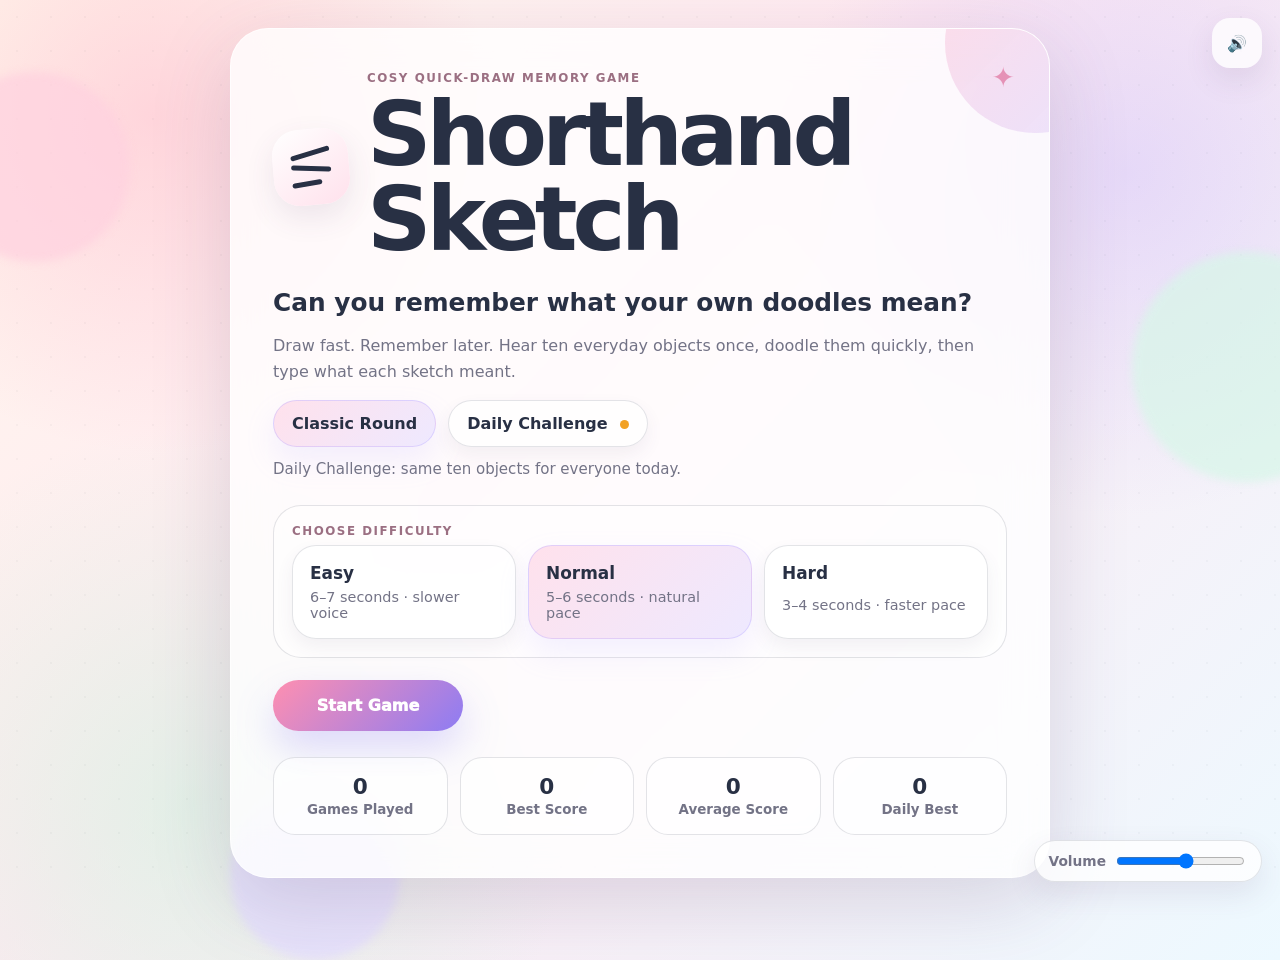
==== index.html @ d4a65300 "Add files via upload" ====
<!DOCTYPE html>
<html lang="en">
<head>
  <meta charset="UTF-8" />
  <meta name="viewport" content="width=device-width, initial-scale=1.0" />
  <title>Shorthand Sketch</title>
  <link rel="stylesheet" href="style.css" />
</head>
<body>
  <div class="bg-blob blob-one"></div>
  <div class="bg-blob blob-two"></div>
  <div class="bg-blob blob-three"></div>

  <button id="muteBtn" class="sound-fab" aria-label="Toggle sound">🔊</button>

  <main class="app">
    <section id="homeScreen" class="screen active">
      <div class="home-card soft-pop">
        <div class="doodle-dots" aria-hidden="true">✦</div>
        <div class="brand-row">
          <div class="logo" aria-hidden="true">
            <span></span><span></span><span></span>
          </div>
          <div>
            <p class="eyebrow">cosy quick-draw memory game</p>
            <h1>Shorthand Sketch</h1>
          </div>
        </div>

        <p class="tagline">Can you remember what your own doodles mean?</p>
        <p class="description">Draw fast. Remember later. Hear ten everyday objects once, doodle them quickly, then type what each sketch meant.</p>

        <div class="mode-switch" aria-label="Game mode">
          <button id="classicModeBtn" class="chip selected" type="button">Classic Round</button>
          <button id="dailyModeBtn" class="chip daily-chip" type="button">Daily Challenge <span id="dailyDot"></span></button>
        </div>
        <p id="dailyInfo" class="daily-info">A fresh shared list every day.</p>

        <div id="difficultyPanel" class="difficulty-panel">
          <p class="section-label">Choose difficulty</p>
          <div class="difficulty-grid">
            <button class="difficulty-card" data-difficulty="easy" type="button">
              <strong>Easy</strong>
              <span>6–7 seconds · slower voice</span>
            </button>
            <button class="difficulty-card" data-difficulty="normal" type="button">
              <strong>Normal</strong>
              <span>5–6 seconds · natural pace</span>
            </button>
            <button class="difficulty-card" data-difficulty="hard" type="button">
              <strong>Hard</strong>
              <span>3–4 seconds · faster pace</span>
            </button>
          </div>
        </div>

        <div class="start-row">
          <button id="startBtn" class="start-btn" type="button">Start Game</button>
        </div>

        <div class="stats-grid" aria-label="Statistics">
          <div><strong id="gamesPlayed">0</strong><span>Games Played</span></div>
          <div><strong id="bestScore">0</strong><span>Best Score</span></div>
          <div><strong id="averageScore">0</strong><span>Average Score</span></div>
          <div><strong id="dailyBest">0</strong><span>Daily Best</span></div>
        </div>
      </div>
    </section>

    <section id="countdownScreen" class="screen countdown-screen">
      <div id="countdownText" class="countdown-bubble">3</div>
      <p class="countdown-caption">Ready your shorthand brain</p>
    </section>

    <section id="drawScreen" class="screen game-screen">
      <header class="game-header">
        <div>
          <p class="eyebrow">drawing phase</p>
          <h2>Sketch what you hear</h2>
        </div>
        <div class="round-pill"><span id="roundLabel">1 / 10</span><strong id="timerLabel">0.0s</strong></div>
      </header>

      <div class="announce-card">
        <span id="announceText">Listen carefully. Each object is spoken once.</span>
        <strong id="activeBoxLabel">Box 1</strong>
      </div>

      <div class="tool-panel" aria-label="Drawing tools">
        <button id="penBtn" class="tool active" type="button">Pen</button>
        <button id="eraserBtn" class="tool" type="button">Eraser</button>
        <button id="undoBtn" class="tool" type="button">Undo</button>
        <button id="redoBtn" class="tool" type="button">Redo</button>
        <button id="clearBoxBtn" class="tool" type="button">Clear Box</button>
        <button id="clearAllBtn" class="tool danger" type="button">Clear All</button>
        <label class="slider-label">Thickness <input id="sizeSlider" type="range" min="2" max="18" value="5" /></label>
        <div id="palette" class="palette" aria-label="Pen colour choices"></div>
      </div>

      <div id="canvasGrid" class="canvas-grid"></div>
    </section>

    <section id="guessScreen" class="screen guess-screen">
      <header class="center-header">
        <p class="eyebrow">memory phase</p>
        <h2>What did your doodles mean?</h2>
        <p class="description">The object names are hidden. Type your best guesses from memory.</p>
      </header>
      <form id="guessForm" class="guess-form">
        <div id="guessGrid" class="guess-grid"></div>
        <button id="submitBtn" class="start-btn" type="submit">Check Answers</button>
      </form>
    </section>

    <section id="resultsScreen" class="screen results-screen">
      <div class="results-card slide-up">
        <p class="eyebrow">round complete</p>
        <h2 id="resultTitle">Fantastic Recall</h2>
        <div class="score-orb"><strong id="scoreText">0/10</strong><span id="percentText">0%</span></div>
        <p id="resultMessage" class="description"></p>
        <div id="answersList" class="answers-list"></div>
        <div class="result-actions">
          <button id="playAgainBtn" class="start-btn" type="button">Play Again</button>
          <button id="homeBtn" class="secondary-btn" type="button">Home</button>
        </div>
      </div>
    </section>
  </main>

  <div class="volume-dock">
    <label>Volume <input id="volumeSlider" type="range" min="0" max="1" step="0.05" value="0.55" /></label>
  </div>

  <script src="script.js"></script>
</body>
</html>
---- style.css ----
:root {
  --ink: #283044;
  --muted: #737386;
  --paper: rgba(255,255,255,.78);
  --paper-strong: rgba(255,255,255,.94);
  --line: rgba(40,48,68,.13);
  --pink: #ff9ab8;
  --peach: #ffd8b4;
  --lavender: #b7a8ff;
  --mint: #cdf5df;
  --sky: #dff4ff;
  --cream: #fff8ed;
  --good: #138a57;
  --bad: #c43d5c;
  --shadow: 0 24px 80px rgba(90, 67, 111, .18);
  --small-shadow: 0 12px 30px rgba(90, 67, 111, .11);
}

* { box-sizing: border-box; -webkit-tap-highlight-color: transparent; }
html, body { margin: 0; min-height: 100%; overflow-x: hidden; }
body {
  font-family: Inter, ui-sans-serif, system-ui, -apple-system, BlinkMacSystemFont, "Segoe UI", sans-serif;
  color: var(--ink);
  background:
    radial-gradient(circle at 12% 12%, rgba(255,154,184,.34), transparent 24%),
    radial-gradient(circle at 88% 18%, rgba(183,168,255,.30), transparent 25%),
    radial-gradient(circle at 15% 84%, rgba(205,245,223,.55), transparent 28%),
    linear-gradient(135deg, #fff8ed 0%, #ffe9f1 42%, #edf9ff 100%);
}
body::before {
  content: "";
  position: fixed;
  inset: 0;
  background-image: radial-gradient(rgba(40,48,68,.14) 1px, transparent 1px);
  background-size: 34px 34px;
  opacity: .22;
  pointer-events: none;
}
button, input { font: inherit; }
button { border: 0; cursor: pointer; color: inherit; }

.bg-blob { position: fixed; border-radius: 999px; filter: blur(4px); opacity: .72; pointer-events: none; animation: float 9s ease-in-out infinite; }
.blob-one { width: 190px; height: 190px; background: #ffd1df; left: -60px; top: 8%; }
.blob-two { width: 230px; height: 230px; background: #d7f6e8; right: -82px; top: 28%; animation-delay: -3s; }
.blob-three { width: 170px; height: 170px; background: #e4ddff; left: 18%; bottom: -60px; animation-delay: -6s; }
@keyframes float { 50% { transform: translateY(-18px) translateX(10px); } }

.app { width: min(1180px, 94vw); margin: 0 auto; padding: 28px 0 82px; position: relative; z-index: 1; }
.screen { display: none; min-height: calc(100vh - 90px); align-items: center; justify-content: center; }
.screen.active { display: flex; }
.game-screen, .guess-screen, .results-screen { align-items: flex-start; }

.home-card, .results-card {
  width: min(820px, 100%);
  border-radius: 38px;
  padding: clamp(24px, 5vw, 42px);
  background: var(--paper);
  border: 1px solid rgba(255,255,255,.74);
  box-shadow: var(--shadow);
  backdrop-filter: blur(22px);
  position: relative;
  overflow: hidden;
}
.home-card::after, .results-card::after {
  content: "";
  position: absolute;
  width: 180px; height: 180px; border-radius: 50%;
  right: -76px; top: -76px;
  background: linear-gradient(135deg, rgba(255,154,184,.32), rgba(183,168,255,.26));
}
.doodle-dots { position: absolute; right: 34px; top: 32px; color: #e88ca9; font-size: 28px; animation: sparkle 1.8s ease-in-out infinite; }
@keyframes sparkle { 50% { transform: rotate(16deg) scale(1.18); opacity: .5; } }

.brand-row { display: flex; align-items: center; gap: 18px; }
.logo {
  width: 76px; height: 76px; border-radius: 26px;
  background: linear-gradient(145deg, #fff, #ffe1ec);
  box-shadow: var(--small-shadow);
  position: relative; transform: rotate(-5deg); flex: 0 0 auto;
}
.logo span { position: absolute; height: 5px; border-radius: 999px; left: 18px; right: 18px; background: var(--ink); }
.logo span:nth-child(1) { top: 22px; transform: rotate(-12deg); }
.logo span:nth-child(2) { top: 37px; transform: rotate(7deg); }
.logo span:nth-child(3) { top: 52px; right: auto; width: 30px; transform: rotate(-5deg); }

.eyebrow, .section-label { margin: 0 0 7px; text-transform: uppercase; letter-spacing: .13em; font-size: .74rem; font-weight: 900; color: #9b6f82; }
h1, h2 { margin: 0; letter-spacing: -.055em; line-height: .95; }
h1 { font-size: clamp(2.65rem, 8vw, 5.6rem); }
h2 { font-size: clamp(2rem, 5vw, 3.4rem); }
.tagline { margin: 26px 0 8px; font-size: clamp(1.1rem, 3vw, 1.55rem); font-weight: 850; }
.description, .daily-info, .countdown-caption { color: var(--muted); line-height: 1.6; }

.mode-switch, .difficulty-grid, .start-row, .result-actions { display: flex; gap: 12px; flex-wrap: wrap; align-items: center; }
.chip, .difficulty-card, .tool, .secondary-btn {
  background: rgba(255,255,255,.68);
  border: 1px solid var(--line);
  box-shadow: 0 8px 18px rgba(90,67,111,.07);
  transition: transform .18s ease, box-shadow .18s ease, background .18s ease;
}
.chip:hover, .difficulty-card:hover, .tool:hover, .start-btn:hover, .secondary-btn:hover { transform: translateY(-2px) scale(1.015); }
.chip { border-radius: 999px; padding: 13px 18px; font-weight: 900; }
.chip.selected, .difficulty-card.selected, .tool.active { background: linear-gradient(135deg, #ffe1ec, #eee9ff); border-color: rgba(183,168,255,.38); box-shadow: 0 14px 30px rgba(183,168,255,.16); }
.daily-chip span { display: inline-block; margin-left: 7px; width: 9px; height: 9px; border-radius: 50%; background: #f2a124; }
.daily-chip span.done { background: #38b87c; }
.daily-info { margin: 10px 0 0; font-size: .94rem; }

.difficulty-panel { margin: 24px 0 0; padding: 18px; border-radius: 28px; background: rgba(255,255,255,.42); border: 1px solid var(--line); }
.difficulty-grid { align-items: stretch; }
.difficulty-card { flex: 1 1 180px; border-radius: 24px; padding: 17px; text-align: left; display: grid; gap: 6px; }
.difficulty-card strong { font-size: 1.06rem; }
.difficulty-card span { color: var(--muted); font-size: .9rem; }
.start-row { margin-top: 22px; }
.start-btn {
  border-radius: 999px; padding: 16px 30px; min-width: 190px;
  background: linear-gradient(135deg, #ff8fb0, #8d7cf3);
  color: white; font-weight: 950;
  box-shadow: 0 18px 38px rgba(141,124,243,.28);
  transition: transform .18s ease, filter .18s ease;
}
.secondary-btn { border-radius: 999px; padding: 15px 24px; font-weight: 900; }

.stats-grid { display: grid; grid-template-columns: repeat(4, 1fr); gap: 12px; margin-top: 26px; }
.stats-grid div { background: rgba(255,255,255,.58); border: 1px solid var(--line); border-radius: 22px; padding: 16px; text-align: center; }
.stats-grid strong { display: block; font-size: 1.35rem; }
.stats-grid span { color: var(--muted); font-size: .84rem; font-weight: 750; }

.sound-fab { position: fixed; right: 18px; top: 18px; z-index: 20; width: 50px; height: 50px; border-radius: 18px; background: var(--paper); box-shadow: var(--small-shadow); }
.volume-dock { position: fixed; right: 18px; bottom: 18px; z-index: 20; border-radius: 999px; padding: 10px 14px; background: var(--paper); border: 1px solid var(--line); box-shadow: var(--small-shadow); font-size: .86rem; }
.volume-dock label { display: flex; gap: 8px; align-items: center; font-weight: 800; color: var(--muted); }

.countdown-screen { flex-direction: column; }
.countdown-bubble { width: min(280px, 62vw); height: min(280px, 62vw); border-radius: 50%; display: grid; place-items: center; background: var(--paper); box-shadow: var(--shadow); font-size: clamp(4rem, 18vw, 8rem); font-weight: 1000; animation: pop .55s ease both; }
@keyframes pop { 0% { opacity: 0; transform: scale(.68); } 70% { transform: scale(1.08); } 100% { opacity: 1; transform: scale(1); } }
.soft-pop { animation: fadeUp .45s ease both; }
.slide-up { animation: fadeUp .5s ease both; }
@keyframes fadeUp { from { opacity: 0; transform: translateY(18px); } to { opacity: 1; transform: none; } }

.game-header { width: 100%; display: flex; justify-content: space-between; align-items: center; gap: 16px; margin-bottom: 16px; }
.round-pill { min-width: 140px; border-radius: 24px; background: var(--paper); border: 1px solid var(--line); box-shadow: var(--small-shadow); padding: 13px 16px; text-align: right; display: grid; }
.round-pill span { color: var(--muted); font-size: .85rem; font-weight: 800; }
.round-pill strong { font-size: 1.5rem; }
.announce-card { width: 100%; display: flex; justify-content: space-between; gap: 12px; align-items: center; margin-bottom: 14px; padding: 14px 18px; border-radius: 24px; background: var(--paper); border: 1px solid var(--line); box-shadow: var(--small-shadow); }
.announce-card span { color: var(--muted); }
.announce-card strong { font-size: 1.1rem; }
.tool-panel { position: sticky; top: 8px; z-index: 10; display: flex; flex-wrap: wrap; align-items: center; gap: 9px; margin-bottom: 16px; padding: 12px; border-radius: 26px; background: rgba(255,255,255,.72); border: 1px solid var(--line); box-shadow: var(--small-shadow); backdrop-filter: blur(18px); }
.tool { border-radius: 999px; padding: 10px 14px; font-weight: 850; }
.tool.danger { color: var(--bad); }
.slider-label { display: flex; gap: 8px; align-items: center; color: var(--muted); font-size: .9rem; font-weight: 800; }
.palette { display: flex; gap: 7px; }
.colour { width: 30px; height: 30px; border-radius: 50%; border: 3px solid #fff; background: var(--c); box-shadow: 0 0 0 1px var(--line); }
.colour.active { box-shadow: 0 0 0 3px rgba(141,124,243,.28); }

.canvas-grid { width: 100%; display: grid; grid-template-columns: repeat(5, 1fr); gap: 14px; }
.sketch-card { padding: 10px; border-radius: 24px; background: rgba(255,255,255,.74); border: 1px solid var(--line); box-shadow: var(--small-shadow); transition: transform .18s ease, box-shadow .18s ease, border-color .18s ease; }
.sketch-card.active { transform: translateY(-3px); box-shadow: 0 22px 48px rgba(141,124,243,.18); border-color: rgba(141,124,243,.42); }
.sketch-label { margin: 0 0 8px 4px; font-weight: 950; color: #9b6f82; }
.sketch-card canvas { display: block; width: 100%; height: 150px; background: #fffefb; border-radius: 18px; border: 1px dashed rgba(40,48,68,.16); touch-action: none; }

.center-header { text-align: center; width: min(780px, 100%); margin: 0 auto 12px; }
.guess-form { width: min(920px, 100%); margin: 0 auto; text-align: center; }
.guess-grid { display: grid; grid-template-columns: repeat(2, 1fr); gap: 13px; margin: 20px 0; }
.guess-item { display: flex; gap: 10px; align-items: center; padding: 12px; border-radius: 22px; background: rgba(255,255,255,.75); border: 1px solid var(--line); box-shadow: var(--small-shadow); }
.guess-item span { font-weight: 950; color: #9b6f82; }
.guess-item input { width: 100%; border: 0; outline: 0; border-radius: 16px; padding: 13px 14px; background: var(--paper-strong); color: var(--ink); }

.results-card { text-align: center; margin: 0 auto; }
.score-orb { width: 174px; height: 174px; border-radius: 50%; margin: 20px auto; display: grid; place-items: center; align-content: center; background: linear-gradient(145deg, #fff, #ffe5ef); box-shadow: var(--small-shadow); }
.score-orb strong { font-size: 2.35rem; }
.score-orb span { color: var(--muted); font-weight: 900; }
.answers-list { display: grid; gap: 10px; margin: 22px 0; text-align: left; }
.answer-row { display: grid; grid-template-columns: 42px 1fr 1fr 44px; gap: 10px; align-items: center; padding: 11px; border-radius: 18px; background: rgba(255,255,255,.66); border: 1px solid var(--line); }
.answer-row small { display: block; color: var(--muted); font-size: .76rem; }
.ok { color: var(--good); font-weight: 950; }
.no { color: var(--bad); font-weight: 950; }
.result-actions { justify-content: center; }

@media (max-width: 860px) {
  .app { width: min(100% - 22px, 760px); padding-top: 18px; }
  .stats-grid { grid-template-columns: repeat(2, 1fr); }
  .canvas-grid { grid-template-columns: repeat(2, 1fr); }
  .sketch-card canvas { height: 138px; }
  .guess-grid { grid-template-columns: 1fr; }
  .game-header { align-items: flex-start; }
  .volume-dock { left: 14px; right: auto; }
}
@media (max-width: 460px) {
  .brand-row { align-items: flex-start; }
  .logo { width: 62px; height: 62px; border-radius: 22px; }
  .logo span { left: 15px; right: 15px; }
  .logo span:nth-child(1) { top: 18px; }
  .logo span:nth-child(2) { top: 31px; }
  .logo span:nth-child(3) { top: 44px; width: 25px; }
  .chip, .start-btn { width: 100%; }
  .home-card, .results-card { border-radius: 28px; }
  .canvas-grid { gap: 10px; }
  .sketch-card { padding: 8px; border-radius: 20px; }
  .sketch-card canvas { height: 126px; }
  .answer-row { grid-template-columns: 30px 1fr 36px; }
  .answer-row .player-answer { grid-column: 2 / 4; }
  .volume-dock { display: none; }
}
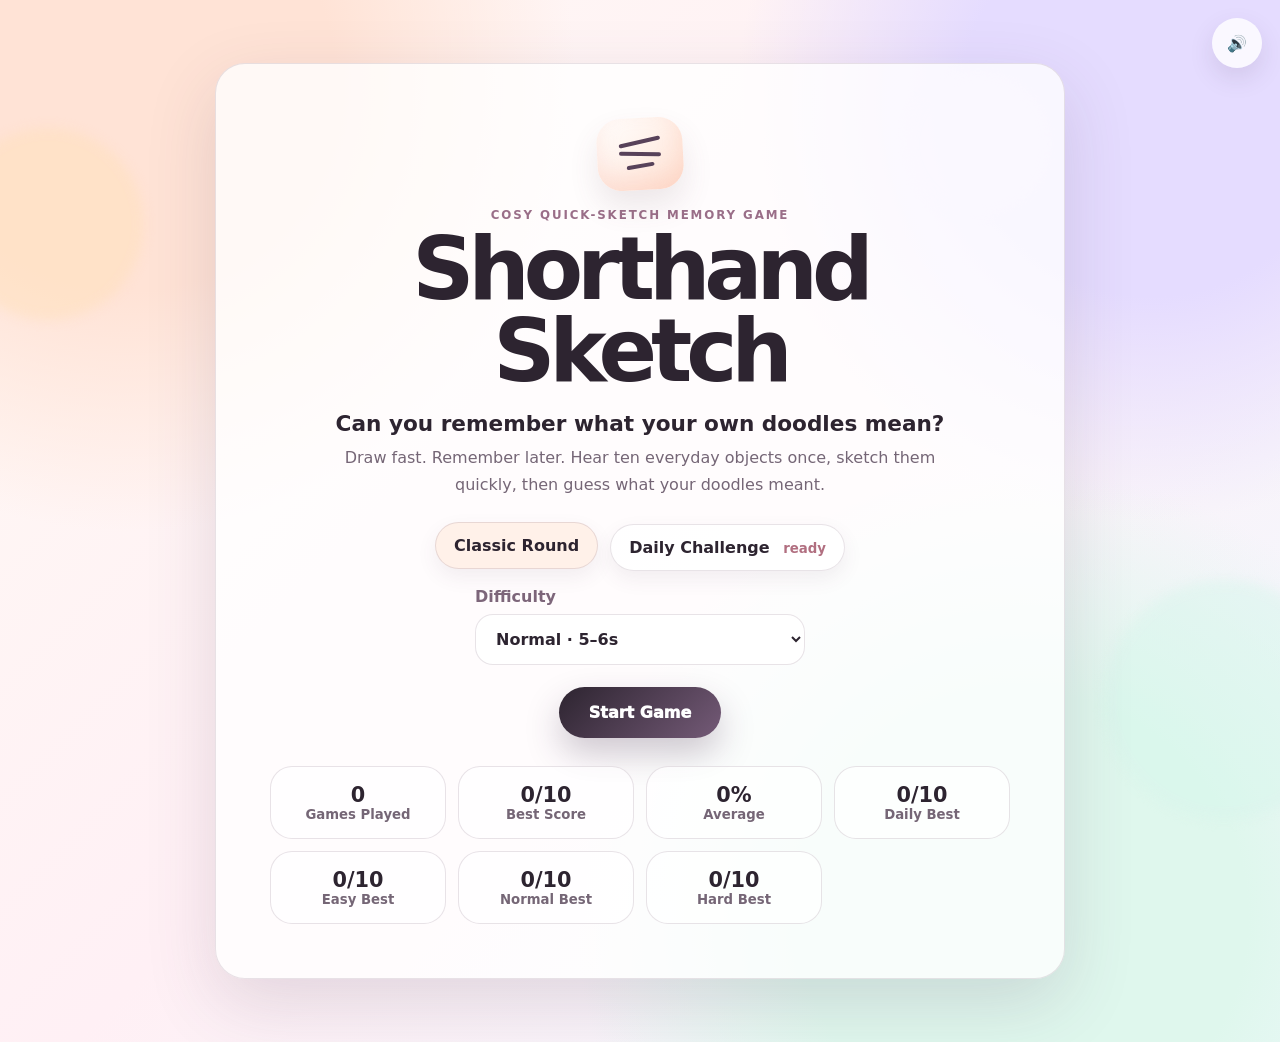
==== commit 7b5d354c: "Add files via upload" ====
--- a/index.html
+++ b/index.html
@@ -7,130 +7,87 @@
   <link rel="stylesheet" href="style.css" />
 </head>
 <body>
-  <div class="bg-blob blob-one"></div>
-  <div class="bg-blob blob-two"></div>
-  <div class="bg-blob blob-three"></div>
-
-  <button id="muteBtn" class="sound-fab" aria-label="Toggle sound">🔊</button>
+  <div class="ambient one"></div><div class="ambient two"></div><div class="ambient three"></div>
+  <button id="muteBtn" class="sound-fab" type="button" aria-label="Toggle sound">🔊</button>
 
   <main class="app">
     <section id="homeScreen" class="screen active">
-      <div class="home-card soft-pop">
-        <div class="doodle-dots" aria-hidden="true">✦</div>
-        <div class="brand-row">
-          <div class="logo" aria-hidden="true">
-            <span></span><span></span><span></span>
-          </div>
-          <div>
-            <p class="eyebrow">cosy quick-draw memory game</p>
-            <h1>Shorthand Sketch</h1>
-          </div>
+      <div class="home-card">
+        <div class="logo-mark"><span></span><span></span><span></span></div>
+        <p class="eyebrow">cosy quick-sketch memory game</p>
+        <h1>Shorthand Sketch</h1>
+        <p class="tagline">Can you remember what your own doodles mean?</p>
+        <p class="copy">Draw fast. Remember later. Hear ten everyday objects once, sketch them quickly, then guess what your doodles meant.</p>
+
+        <div class="mode-row" role="group" aria-label="Game mode">
+          <button id="classicModeBtn" class="pill active" type="button">Classic Round</button>
+          <button id="dailyModeBtn" class="pill" type="button">Daily Challenge <small id="dailyStatus">ready</small></button>
         </div>
 
-        <p class="tagline">Can you remember what your own doodles mean?</p>
-        <p class="description">Draw fast. Remember later. Hear ten everyday objects once, doodle them quickly, then type what each sketch meant.</p>
+        <label class="select-wrap">Difficulty
+          <select id="difficultySelect">
+            <option value="easy">Easy · 6–7s</option>
+            <option value="normal">Normal · 5–6s</option>
+            <option value="hard">Hard · 3–4s</option>
+          </select>
+        </label>
 
-        <div class="mode-switch" aria-label="Game mode">
-          <button id="classicModeBtn" class="chip selected" type="button">Classic Round</button>
-          <button id="dailyModeBtn" class="chip daily-chip" type="button">Daily Challenge <span id="dailyDot"></span></button>
-        </div>
-        <p id="dailyInfo" class="daily-info">A fresh shared list every day.</p>
+        <button id="startBtn" class="primary" type="button">Start Game</button>
 
-        <div id="difficultyPanel" class="difficulty-panel">
-          <p class="section-label">Choose difficulty</p>
-          <div class="difficulty-grid">
-            <button class="difficulty-card" data-difficulty="easy" type="button">
-              <strong>Easy</strong>
-              <span>6–7 seconds · slower voice</span>
-            </button>
-            <button class="difficulty-card" data-difficulty="normal" type="button">
-              <strong>Normal</strong>
-              <span>5–6 seconds · natural pace</span>
-            </button>
-            <button class="difficulty-card" data-difficulty="hard" type="button">
-              <strong>Hard</strong>
-              <span>3–4 seconds · faster pace</span>
-            </button>
-          </div>
-        </div>
-
-        <div class="start-row">
-          <button id="startBtn" class="start-btn" type="button">Start Game</button>
-        </div>
-
-        <div class="stats-grid" aria-label="Statistics">
+        <div class="stats-grid">
           <div><strong id="gamesPlayed">0</strong><span>Games Played</span></div>
-          <div><strong id="bestScore">0</strong><span>Best Score</span></div>
-          <div><strong id="averageScore">0</strong><span>Average Score</span></div>
-          <div><strong id="dailyBest">0</strong><span>Daily Best</span></div>
+          <div><strong id="bestScore">0/10</strong><span>Best Score</span></div>
+          <div><strong id="averageScore">0%</strong><span>Average</span></div>
+          <div><strong id="bestDaily">0/10</strong><span>Daily Best</span></div>
+          <div><strong id="bestEasy">0/10</strong><span>Easy Best</span></div>
+          <div><strong id="bestNormal">0/10</strong><span>Normal Best</span></div>
+          <div><strong id="bestHard">0/10</strong><span>Hard Best</span></div>
         </div>
       </div>
     </section>
 
     <section id="countdownScreen" class="screen countdown-screen">
-      <div id="countdownText" class="countdown-bubble">3</div>
-      <p class="countdown-caption">Ready your shorthand brain</p>
+      <div id="countdownText" class="countdown">3</div>
+      <p>Ready your shorthand brain</p>
     </section>
 
     <section id="drawScreen" class="screen game-screen">
-      <header class="game-header">
-        <div>
-          <p class="eyebrow">drawing phase</p>
-          <h2>Sketch what you hear</h2>
-        </div>
-        <div class="round-pill"><span id="roundLabel">1 / 10</span><strong id="timerLabel">0.0s</strong></div>
+      <header class="topbar">
+        <div><p class="eyebrow">drawing phase</p><h2>Sketch what you hear</h2></div>
+        <div class="round-pill"><span id="roundLabel">1 / 10</span><strong id="timerText">0.0</strong></div>
       </header>
-
-      <div class="announce-card">
-        <span id="announceText">Listen carefully. Each object is spoken once.</span>
-        <strong id="activeBoxLabel">Box 1</strong>
+      <div class="notice"><span id="drawStatus">Each object is spoken once.</span><b id="boxStatus">Box 1</b></div>
+      <div class="toolbar">
+        <button class="tool-btn active" data-tool="pen" type="button">Pen</button>
+        <button class="tool-btn" data-tool="eraser" type="button">Eraser</button>
+        <button id="undoBtn" type="button">Undo</button>
+        <button id="redoBtn" type="button">Redo</button>
+        <button id="clearBoxBtn" type="button">Clear Box</button>
+        <button id="clearAllBtn" type="button">Clear All</button>
+        <label>Thickness <input id="sizeSlider" type="range" min="2" max="22" value="6"></label>
+        <label>Volume <input id="volumeSlider" type="range" min="0" max="1" step="0.05" value="0.35"></label>
+        <div id="palette" class="palette"></div>
       </div>
-
-      <div class="tool-panel" aria-label="Drawing tools">
-        <button id="penBtn" class="tool active" type="button">Pen</button>
-        <button id="eraserBtn" class="tool" type="button">Eraser</button>
-        <button id="undoBtn" class="tool" type="button">Undo</button>
-        <button id="redoBtn" class="tool" type="button">Redo</button>
-        <button id="clearBoxBtn" class="tool" type="button">Clear Box</button>
-        <button id="clearAllBtn" class="tool danger" type="button">Clear All</button>
-        <label class="slider-label">Thickness <input id="sizeSlider" type="range" min="2" max="18" value="5" /></label>
-        <div id="palette" class="palette" aria-label="Pen colour choices"></div>
-      </div>
-
+      <p class="sketch-hint">Large sketch cards. Scroll if needed. Active box glows softly.</p>
       <div id="canvasGrid" class="canvas-grid"></div>
     </section>
 
     <section id="guessScreen" class="screen guess-screen">
-      <header class="center-header">
-        <p class="eyebrow">memory phase</p>
-        <h2>What did your doodles mean?</h2>
-        <p class="description">The object names are hidden. Type your best guesses from memory.</p>
-      </header>
-      <form id="guessForm" class="guess-form">
-        <div id="guessGrid" class="guess-grid"></div>
-        <button id="submitBtn" class="start-btn" type="submit">Check Answers</button>
-      </form>
+      <header class="center"><p class="eyebrow">memory phase</p><h2>What did your doodles mean?</h2><p class="copy">The spoken objects are hidden. Type your best guesses.</p></header>
+      <form id="guessForm" class="guess-form"></form>
+      <button id="submitBtn" class="primary" type="button">Check Answers</button>
     </section>
 
     <section id="resultsScreen" class="screen results-screen">
-      <div class="results-card slide-up">
+      <div class="results-card">
         <p class="eyebrow">round complete</p>
         <h2 id="resultTitle">Fantastic Recall</h2>
         <div class="score-orb"><strong id="scoreText">0/10</strong><span id="percentText">0%</span></div>
-        <p id="resultMessage" class="description"></p>
-        <div id="answersList" class="answers-list"></div>
-        <div class="result-actions">
-          <button id="playAgainBtn" class="start-btn" type="button">Play Again</button>
-          <button id="homeBtn" class="secondary-btn" type="button">Home</button>
-        </div>
+        <div id="answerReview" class="answer-review"></div>
+        <div class="actions"><button id="playAgainBtn" class="primary" type="button">Play Again</button><button id="homeBtn" class="secondary" type="button">Home</button></div>
       </div>
     </section>
   </main>
-
-  <div class="volume-dock">
-    <label>Volume <input id="volumeSlider" type="range" min="0" max="1" step="0.05" value="0.55" /></label>
-  </div>
-
   <script src="script.js"></script>
 </body>
 </html>
--- a/style.css
+++ b/style.css
@@ -1,201 +1 @@
-:root {
-  --ink: #283044;
-  --muted: #737386;
-  --paper: rgba(255,255,255,.78);
-  --paper-strong: rgba(255,255,255,.94);
-  --line: rgba(40,48,68,.13);
-  --pink: #ff9ab8;
-  --peach: #ffd8b4;
-  --lavender: #b7a8ff;
-  --mint: #cdf5df;
-  --sky: #dff4ff;
-  --cream: #fff8ed;
-  --good: #138a57;
-  --bad: #c43d5c;
-  --shadow: 0 24px 80px rgba(90, 67, 111, .18);
-  --small-shadow: 0 12px 30px rgba(90, 67, 111, .11);
-}
-
-* { box-sizing: border-box; -webkit-tap-highlight-color: transparent; }
-html, body { margin: 0; min-height: 100%; overflow-x: hidden; }
-body {
-  font-family: Inter, ui-sans-serif, system-ui, -apple-system, BlinkMacSystemFont, "Segoe UI", sans-serif;
-  color: var(--ink);
-  background:
-    radial-gradient(circle at 12% 12%, rgba(255,154,184,.34), transparent 24%),
-    radial-gradient(circle at 88% 18%, rgba(183,168,255,.30), transparent 25%),
-    radial-gradient(circle at 15% 84%, rgba(205,245,223,.55), transparent 28%),
-    linear-gradient(135deg, #fff8ed 0%, #ffe9f1 42%, #edf9ff 100%);
-}
-body::before {
-  content: "";
-  position: fixed;
-  inset: 0;
-  background-image: radial-gradient(rgba(40,48,68,.14) 1px, transparent 1px);
-  background-size: 34px 34px;
-  opacity: .22;
-  pointer-events: none;
-}
-button, input { font: inherit; }
-button { border: 0; cursor: pointer; color: inherit; }
-
-.bg-blob { position: fixed; border-radius: 999px; filter: blur(4px); opacity: .72; pointer-events: none; animation: float 9s ease-in-out infinite; }
-.blob-one { width: 190px; height: 190px; background: #ffd1df; left: -60px; top: 8%; }
-.blob-two { width: 230px; height: 230px; background: #d7f6e8; right: -82px; top: 28%; animation-delay: -3s; }
-.blob-three { width: 170px; height: 170px; background: #e4ddff; left: 18%; bottom: -60px; animation-delay: -6s; }
-@keyframes float { 50% { transform: translateY(-18px) translateX(10px); } }
-
-.app { width: min(1180px, 94vw); margin: 0 auto; padding: 28px 0 82px; position: relative; z-index: 1; }
-.screen { display: none; min-height: calc(100vh - 90px); align-items: center; justify-content: center; }
-.screen.active { display: flex; }
-.game-screen, .guess-screen, .results-screen { align-items: flex-start; }
-
-.home-card, .results-card {
-  width: min(820px, 100%);
-  border-radius: 38px;
-  padding: clamp(24px, 5vw, 42px);
-  background: var(--paper);
-  border: 1px solid rgba(255,255,255,.74);
-  box-shadow: var(--shadow);
-  backdrop-filter: blur(22px);
-  position: relative;
-  overflow: hidden;
-}
-.home-card::after, .results-card::after {
-  content: "";
-  position: absolute;
-  width: 180px; height: 180px; border-radius: 50%;
-  right: -76px; top: -76px;
-  background: linear-gradient(135deg, rgba(255,154,184,.32), rgba(183,168,255,.26));
-}
-.doodle-dots { position: absolute; right: 34px; top: 32px; color: #e88ca9; font-size: 28px; animation: sparkle 1.8s ease-in-out infinite; }
-@keyframes sparkle { 50% { transform: rotate(16deg) scale(1.18); opacity: .5; } }
-
-.brand-row { display: flex; align-items: center; gap: 18px; }
-.logo {
-  width: 76px; height: 76px; border-radius: 26px;
-  background: linear-gradient(145deg, #fff, #ffe1ec);
-  box-shadow: var(--small-shadow);
-  position: relative; transform: rotate(-5deg); flex: 0 0 auto;
-}
-.logo span { position: absolute; height: 5px; border-radius: 999px; left: 18px; right: 18px; background: var(--ink); }
-.logo span:nth-child(1) { top: 22px; transform: rotate(-12deg); }
-.logo span:nth-child(2) { top: 37px; transform: rotate(7deg); }
-.logo span:nth-child(3) { top: 52px; right: auto; width: 30px; transform: rotate(-5deg); }
-
-.eyebrow, .section-label { margin: 0 0 7px; text-transform: uppercase; letter-spacing: .13em; font-size: .74rem; font-weight: 900; color: #9b6f82; }
-h1, h2 { margin: 0; letter-spacing: -.055em; line-height: .95; }
-h1 { font-size: clamp(2.65rem, 8vw, 5.6rem); }
-h2 { font-size: clamp(2rem, 5vw, 3.4rem); }
-.tagline { margin: 26px 0 8px; font-size: clamp(1.1rem, 3vw, 1.55rem); font-weight: 850; }
-.description, .daily-info, .countdown-caption { color: var(--muted); line-height: 1.6; }
-
-.mode-switch, .difficulty-grid, .start-row, .result-actions { display: flex; gap: 12px; flex-wrap: wrap; align-items: center; }
-.chip, .difficulty-card, .tool, .secondary-btn {
-  background: rgba(255,255,255,.68);
-  border: 1px solid var(--line);
-  box-shadow: 0 8px 18px rgba(90,67,111,.07);
-  transition: transform .18s ease, box-shadow .18s ease, background .18s ease;
-}
-.chip:hover, .difficulty-card:hover, .tool:hover, .start-btn:hover, .secondary-btn:hover { transform: translateY(-2px) scale(1.015); }
-.chip { border-radius: 999px; padding: 13px 18px; font-weight: 900; }
-.chip.selected, .difficulty-card.selected, .tool.active { background: linear-gradient(135deg, #ffe1ec, #eee9ff); border-color: rgba(183,168,255,.38); box-shadow: 0 14px 30px rgba(183,168,255,.16); }
-.daily-chip span { display: inline-block; margin-left: 7px; width: 9px; height: 9px; border-radius: 50%; background: #f2a124; }
-.daily-chip span.done { background: #38b87c; }
-.daily-info { margin: 10px 0 0; font-size: .94rem; }
-
-.difficulty-panel { margin: 24px 0 0; padding: 18px; border-radius: 28px; background: rgba(255,255,255,.42); border: 1px solid var(--line); }
-.difficulty-grid { align-items: stretch; }
-.difficulty-card { flex: 1 1 180px; border-radius: 24px; padding: 17px; text-align: left; display: grid; gap: 6px; }
-.difficulty-card strong { font-size: 1.06rem; }
-.difficulty-card span { color: var(--muted); font-size: .9rem; }
-.start-row { margin-top: 22px; }
-.start-btn {
-  border-radius: 999px; padding: 16px 30px; min-width: 190px;
-  background: linear-gradient(135deg, #ff8fb0, #8d7cf3);
-  color: white; font-weight: 950;
-  box-shadow: 0 18px 38px rgba(141,124,243,.28);
-  transition: transform .18s ease, filter .18s ease;
-}
-.secondary-btn { border-radius: 999px; padding: 15px 24px; font-weight: 900; }
-
-.stats-grid { display: grid; grid-template-columns: repeat(4, 1fr); gap: 12px; margin-top: 26px; }
-.stats-grid div { background: rgba(255,255,255,.58); border: 1px solid var(--line); border-radius: 22px; padding: 16px; text-align: center; }
-.stats-grid strong { display: block; font-size: 1.35rem; }
-.stats-grid span { color: var(--muted); font-size: .84rem; font-weight: 750; }
-
-.sound-fab { position: fixed; right: 18px; top: 18px; z-index: 20; width: 50px; height: 50px; border-radius: 18px; background: var(--paper); box-shadow: var(--small-shadow); }
-.volume-dock { position: fixed; right: 18px; bottom: 18px; z-index: 20; border-radius: 999px; padding: 10px 14px; background: var(--paper); border: 1px solid var(--line); box-shadow: var(--small-shadow); font-size: .86rem; }
-.volume-dock label { display: flex; gap: 8px; align-items: center; font-weight: 800; color: var(--muted); }
-
-.countdown-screen { flex-direction: column; }
-.countdown-bubble { width: min(280px, 62vw); height: min(280px, 62vw); border-radius: 50%; display: grid; place-items: center; background: var(--paper); box-shadow: var(--shadow); font-size: clamp(4rem, 18vw, 8rem); font-weight: 1000; animation: pop .55s ease both; }
-@keyframes pop { 0% { opacity: 0; transform: scale(.68); } 70% { transform: scale(1.08); } 100% { opacity: 1; transform: scale(1); } }
-.soft-pop { animation: fadeUp .45s ease both; }
-.slide-up { animation: fadeUp .5s ease both; }
-@keyframes fadeUp { from { opacity: 0; transform: translateY(18px); } to { opacity: 1; transform: none; } }
-
-.game-header { width: 100%; display: flex; justify-content: space-between; align-items: center; gap: 16px; margin-bottom: 16px; }
-.round-pill { min-width: 140px; border-radius: 24px; background: var(--paper); border: 1px solid var(--line); box-shadow: var(--small-shadow); padding: 13px 16px; text-align: right; display: grid; }
-.round-pill span { color: var(--muted); font-size: .85rem; font-weight: 800; }
-.round-pill strong { font-size: 1.5rem; }
-.announce-card { width: 100%; display: flex; justify-content: space-between; gap: 12px; align-items: center; margin-bottom: 14px; padding: 14px 18px; border-radius: 24px; background: var(--paper); border: 1px solid var(--line); box-shadow: var(--small-shadow); }
-.announce-card span { color: var(--muted); }
-.announce-card strong { font-size: 1.1rem; }
-.tool-panel { position: sticky; top: 8px; z-index: 10; display: flex; flex-wrap: wrap; align-items: center; gap: 9px; margin-bottom: 16px; padding: 12px; border-radius: 26px; background: rgba(255,255,255,.72); border: 1px solid var(--line); box-shadow: var(--small-shadow); backdrop-filter: blur(18px); }
-.tool { border-radius: 999px; padding: 10px 14px; font-weight: 850; }
-.tool.danger { color: var(--bad); }
-.slider-label { display: flex; gap: 8px; align-items: center; color: var(--muted); font-size: .9rem; font-weight: 800; }
-.palette { display: flex; gap: 7px; }
-.colour { width: 30px; height: 30px; border-radius: 50%; border: 3px solid #fff; background: var(--c); box-shadow: 0 0 0 1px var(--line); }
-.colour.active { box-shadow: 0 0 0 3px rgba(141,124,243,.28); }
-
-.canvas-grid { width: 100%; display: grid; grid-template-columns: repeat(5, 1fr); gap: 14px; }
-.sketch-card { padding: 10px; border-radius: 24px; background: rgba(255,255,255,.74); border: 1px solid var(--line); box-shadow: var(--small-shadow); transition: transform .18s ease, box-shadow .18s ease, border-color .18s ease; }
-.sketch-card.active { transform: translateY(-3px); box-shadow: 0 22px 48px rgba(141,124,243,.18); border-color: rgba(141,124,243,.42); }
-.sketch-label { margin: 0 0 8px 4px; font-weight: 950; color: #9b6f82; }
-.sketch-card canvas { display: block; width: 100%; height: 150px; background: #fffefb; border-radius: 18px; border: 1px dashed rgba(40,48,68,.16); touch-action: none; }
-
-.center-header { text-align: center; width: min(780px, 100%); margin: 0 auto 12px; }
-.guess-form { width: min(920px, 100%); margin: 0 auto; text-align: center; }
-.guess-grid { display: grid; grid-template-columns: repeat(2, 1fr); gap: 13px; margin: 20px 0; }
-.guess-item { display: flex; gap: 10px; align-items: center; padding: 12px; border-radius: 22px; background: rgba(255,255,255,.75); border: 1px solid var(--line); box-shadow: var(--small-shadow); }
-.guess-item span { font-weight: 950; color: #9b6f82; }
-.guess-item input { width: 100%; border: 0; outline: 0; border-radius: 16px; padding: 13px 14px; background: var(--paper-strong); color: var(--ink); }
-
-.results-card { text-align: center; margin: 0 auto; }
-.score-orb { width: 174px; height: 174px; border-radius: 50%; margin: 20px auto; display: grid; place-items: center; align-content: center; background: linear-gradient(145deg, #fff, #ffe5ef); box-shadow: var(--small-shadow); }
-.score-orb strong { font-size: 2.35rem; }
-.score-orb span { color: var(--muted); font-weight: 900; }
-.answers-list { display: grid; gap: 10px; margin: 22px 0; text-align: left; }
-.answer-row { display: grid; grid-template-columns: 42px 1fr 1fr 44px; gap: 10px; align-items: center; padding: 11px; border-radius: 18px; background: rgba(255,255,255,.66); border: 1px solid var(--line); }
-.answer-row small { display: block; color: var(--muted); font-size: .76rem; }
-.ok { color: var(--good); font-weight: 950; }
-.no { color: var(--bad); font-weight: 950; }
-.result-actions { justify-content: center; }
-
-@media (max-width: 860px) {
-  .app { width: min(100% - 22px, 760px); padding-top: 18px; }
-  .stats-grid { grid-template-columns: repeat(2, 1fr); }
-  .canvas-grid { grid-template-columns: repeat(2, 1fr); }
-  .sketch-card canvas { height: 138px; }
-  .guess-grid { grid-template-columns: 1fr; }
-  .game-header { align-items: flex-start; }
-  .volume-dock { left: 14px; right: auto; }
-}
-@media (max-width: 460px) {
-  .brand-row { align-items: flex-start; }
-  .logo { width: 62px; height: 62px; border-radius: 22px; }
-  .logo span { left: 15px; right: 15px; }
-  .logo span:nth-child(1) { top: 18px; }
-  .logo span:nth-child(2) { top: 31px; }
-  .logo span:nth-child(3) { top: 44px; width: 25px; }
-  .chip, .start-btn { width: 100%; }
-  .home-card, .results-card { border-radius: 28px; }
-  .canvas-grid { gap: 10px; }
-  .sketch-card { padding: 8px; border-radius: 20px; }
-  .sketch-card canvas { height: 126px; }
-  .answer-row { grid-template-columns: 30px 1fr 36px; }
-  .answer-row .player-answer { grid-column: 2 / 4; }
-  .volume-dock { display: none; }
-}
+:root{--ink:#2d2430;--muted:#756676;--cream:#fffaf4;--card:rgba(255,255,255,.78);--line:rgba(90,62,88,.14);--peach:#ffd9c7;--rose:#ffdce8;--mint:#dff5ec;--blue:#dfeeff;--lav:#eee6ff;--shadow:0 24px 70px rgba(87,64,91,.16);--radius:30px}*{box-sizing:border-box;-webkit-tap-highlight-color:transparent}html,body{margin:0;min-height:100%;font-family:Inter,ui-sans-serif,system-ui,-apple-system,BlinkMacSystemFont,"Segoe UI",sans-serif;color:var(--ink);background:radial-gradient(circle at 10% 8%,#ffe3d6 0 13rem,transparent 28rem),radial-gradient(circle at 90% 10%,#e5dcff 0 12rem,transparent 26rem),radial-gradient(circle at 80% 88%,#dff7ed 0 14rem,transparent 28rem),linear-gradient(135deg,#fffaf4,#fff0f5 48%,#f1f8ff);overflow-x:hidden}button,input,select{font:inherit}button{border:0;cursor:pointer}button:disabled{opacity:.55}.ambient{position:fixed;border-radius:999px;filter:blur(6px);opacity:.45;pointer-events:none}.one{width:12rem;height:12rem;background:#ffe0b8;left:-3rem;top:8rem}.two{width:15rem;height:15rem;background:#d6f5eb;right:-4rem;bottom:5rem}.three{width:9rem;height:9rem;background:#eadfff;right:18%;top:8%}.app{width:min(1480px,100%);margin:0 auto;padding:clamp(16px,3vw,36px)}.screen{display:none;animation:fade .35s ease both}.screen.active{display:block}@keyframes fade{from{opacity:0;transform:translateY(8px)}to{opacity:1;transform:none}}.home-card,.results-card{position:relative;max-width:850px;margin:3vh auto;padding:clamp(24px,5vw,54px);border:1px solid var(--line);border-radius:var(--radius);background:var(--card);box-shadow:var(--shadow);backdrop-filter:blur(18px);text-align:center}.logo-mark{width:86px;height:72px;margin:0 auto 18px;border-radius:24px;background:linear-gradient(135deg,#fff,#ffe4d6);box-shadow:inset 0 -12px 24px rgba(246,163,139,.24),0 16px 30px rgba(105,72,91,.12);display:grid;place-items:center;transform:rotate(-3deg)}.logo-mark span{position:absolute;width:42px;height:4px;background:#58425a;border-radius:999px}.logo-mark span:nth-child(1){transform:translateY(-12px) rotate(-10deg)}.logo-mark span:nth-child(2){transform:rotate(4deg)}.logo-mark span:nth-child(3){transform:translateY(12px) rotate(-7deg);width:28px}.eyebrow{text-transform:uppercase;letter-spacing:.16em;color:#9a6e88;font-weight:800;font-size:.74rem;margin:.2rem 0 .4rem}h1{font-size:clamp(2.5rem,7vw,5.4rem);line-height:.95;margin:0;letter-spacing:-.07em}h2{font-size:clamp(1.8rem,4vw,3.1rem);line-height:1;margin:.1rem 0 .5rem;letter-spacing:-.04em}.tagline{font-size:clamp(1.08rem,2vw,1.35rem);font-weight:800;margin:18px 0 8px}.copy{max-width:620px;margin:0 auto 24px;color:var(--muted);line-height:1.7}.mode-row{display:flex;gap:12px;justify-content:center;flex-wrap:wrap;margin:26px 0 16px}.pill,.secondary{padding:13px 18px;border:1px solid var(--line);background:rgba(255,255,255,.72);border-radius:999px;color:var(--ink);font-weight:850;box-shadow:0 8px 20px rgba(87,64,91,.08);transition:.2s}.pill.active,.pill:hover,.secondary:hover{transform:translateY(-2px);background:#fff1e9}.pill small{margin-left:8px;color:#b16f80}.select-wrap{display:grid;gap:8px;max-width:330px;margin:0 auto 22px;text-align:left;font-weight:800;color:#7d667a}.select-wrap select{width:100%;border:1px solid var(--line);border-radius:18px;padding:14px 16px;background:white;color:var(--ink);font-weight:800}.primary{border-radius:999px;padding:16px 30px;background:linear-gradient(135deg,#2d2430,#745a77);color:white;font-weight:950;box-shadow:0 16px 34px rgba(64,45,72,.25);transition:.2s}.primary:hover{transform:translateY(-2px) scale(1.015)}.stats-grid{display:grid;grid-template-columns:repeat(4,1fr);gap:12px;margin-top:28px}.stats-grid div{border:1px solid var(--line);border-radius:22px;background:rgba(255,255,255,.65);padding:16px 10px}.stats-grid strong{display:block;font-size:1.3rem}.stats-grid span{display:block;color:var(--muted);font-size:.83rem;font-weight:750}.sound-fab{position:fixed;right:18px;top:18px;z-index:10;width:50px;height:50px;border-radius:50%;background:rgba(255,255,255,.8);box-shadow:0 10px 24px rgba(87,64,91,.13)}.countdown-screen{min-height:80vh;display:none;place-items:center;text-align:center}.countdown-screen.active{display:grid}.countdown{width:clamp(150px,25vw,260px);height:clamp(150px,25vw,260px);border-radius:50%;display:grid;place-items:center;background:rgba(255,255,255,.75);box-shadow:var(--shadow);font-size:clamp(4rem,12vw,8rem);font-weight:950;animation:pop .72s ease both}@keyframes pop{0%{transform:scale(.7);opacity:0}60%{transform:scale(1.08);opacity:1}100%{transform:scale(1)}}.game-screen{padding-bottom:40px}.topbar{position:sticky;top:0;z-index:5;display:flex;justify-content:space-between;align-items:center;gap:16px;margin-bottom:14px;padding:14px 4px;background:linear-gradient(to bottom,rgba(255,250,244,.94),rgba(255,250,244,.74));backdrop-filter:blur(12px)}.round-pill{display:flex;gap:12px;align-items:center;border:1px solid var(--line);border-radius:999px;background:white;padding:10px 14px;font-weight:900;box-shadow:0 8px 20px rgba(87,64,91,.08)}.round-pill strong{min-width:58px;text-align:center;background:#fff0e9;border-radius:999px;padding:8px}.notice{display:flex;justify-content:space-between;gap:12px;align-items:center;border:1px solid var(--line);border-radius:24px;background:rgba(255,255,255,.72);box-shadow:0 10px 24px rgba(87,64,91,.08);padding:14px 18px;margin-bottom:12px}.notice b{white-space:nowrap;color:#9a5d72}.toolbar{display:flex;align-items:center;gap:10px;flex-wrap:wrap;padding:12px;margin-bottom:8px;border-radius:24px;border:1px solid var(--line);background:rgba(255,255,255,.7);box-shadow:0 10px 24px rgba(87,64,91,.08)}.toolbar button{border-radius:999px;padding:10px 14px;background:#fff;border:1px solid var(--line);font-weight:850;color:var(--ink)}.toolbar button.active{background:#2d2430;color:white}.toolbar label{display:flex;align-items:center;gap:8px;color:#725f72;font-size:.9rem;font-weight:800}.palette{display:flex;gap:7px}.swatch{width:28px;height:28px;border-radius:50%!important;padding:0!important;border:2px solid white!important;box-shadow:0 3px 10px rgba(0,0,0,.13)}.sketch-hint{margin:0 0 14px;color:#876f82;font-weight:750}.canvas-grid{display:grid;grid-template-columns:repeat(auto-fit,minmax(170px,1fr));gap:18px;align-items:stretch}.draw-box{position:relative;min-width:4cm;min-height:4.7cm;border:1px solid rgba(92,66,91,.16);border-radius:26px;background:rgba(255,255,255,.86);box-shadow:0 14px 34px rgba(87,64,91,.12);padding:38px 12px 12px;transition:.2s}.draw-box.active{transform:translateY(-3px);box-shadow:0 20px 46px rgba(151,94,121,.22);outline:4px solid rgba(255,184,202,.6)}.box-num{position:absolute;left:12px;top:10px;width:32px;height:32px;display:grid;place-items:center;border-radius:50%;background:#fff0e9;color:#8e596c;font-weight:950}.draw-box canvas{display:block;width:100%;height:160px;border-radius:18px;background:linear-gradient(#fff,#fffaf6);touch-action:none;cursor:crosshair}.guess-screen,.results-screen{max-width:980px;margin:0 auto}.center{text-align:center;margin:18px 0}.guess-form{display:grid;grid-template-columns:repeat(auto-fit,minmax(250px,1fr));gap:12px;margin-bottom:20px}.guess-row{display:flex;align-items:center;gap:10px;padding:12px;border:1px solid var(--line);border-radius:20px;background:rgba(255,255,255,.74);box-shadow:0 8px 20px rgba(87,64,91,.07)}.guess-row label{width:34px;height:34px;border-radius:50%;display:grid;place-items:center;background:#fff0e9;font-weight:950}.guess-row input{min-width:0;flex:1;border:0;border-bottom:2px solid rgba(67,51,70,.16);padding:10px;background:transparent;outline:none}.answer-review{display:grid;gap:10px;margin:24px 0;text-align:left}.review-row{display:grid;grid-template-columns:36px 1fr 1fr 32px;gap:10px;align-items:center;padding:12px;border-radius:18px;background:rgba(255,255,255,.72);border:1px solid var(--line)}.ok{color:#26895f}.no{color:#d15161}.score-orb{width:150px;height:150px;margin:18px auto;border-radius:50%;background:linear-gradient(135deg,#fff,#ffe8dd);display:grid;place-items:center;box-shadow:inset 0 -14px 26px rgba(255,160,139,.24),0 20px 40px rgba(87,64,91,.13)}.score-orb strong{font-size:2.2rem}.score-orb span{margin-top:-34px;color:var(--muted);font-weight:850}.actions{display:flex;justify-content:center;gap:12px;flex-wrap:wrap}@media (max-width:760px){.app{padding:12px}.home-card,.results-card{border-radius:24px;padding:24px 16px}.stats-grid{grid-template-columns:repeat(2,1fr)}.topbar{align-items:flex-start}.topbar h2{font-size:1.65rem}.toolbar{gap:8px;overflow-x:auto;flex-wrap:nowrap;padding-bottom:14px}.toolbar label{min-width:190px}.canvas-grid{grid-template-columns:1fr;gap:16px}.draw-box{min-width:0;width:100%;min-height:250px;padding:42px 14px 14px}.draw-box canvas{height:220px}.notice{align-items:flex-start}.review-row{grid-template-columns:30px 1fr 32px}.review-row .player-answer{grid-column:2/4;color:var(--muted)}}@media (min-width:1100px){.draw-box canvas{height:190px}.canvas-grid{grid-template-columns:repeat(5,minmax(170px,1fr))}}@media (prefers-reduced-motion:reduce){*,*::before,*::after{animation:none!important;transition:none!important}}
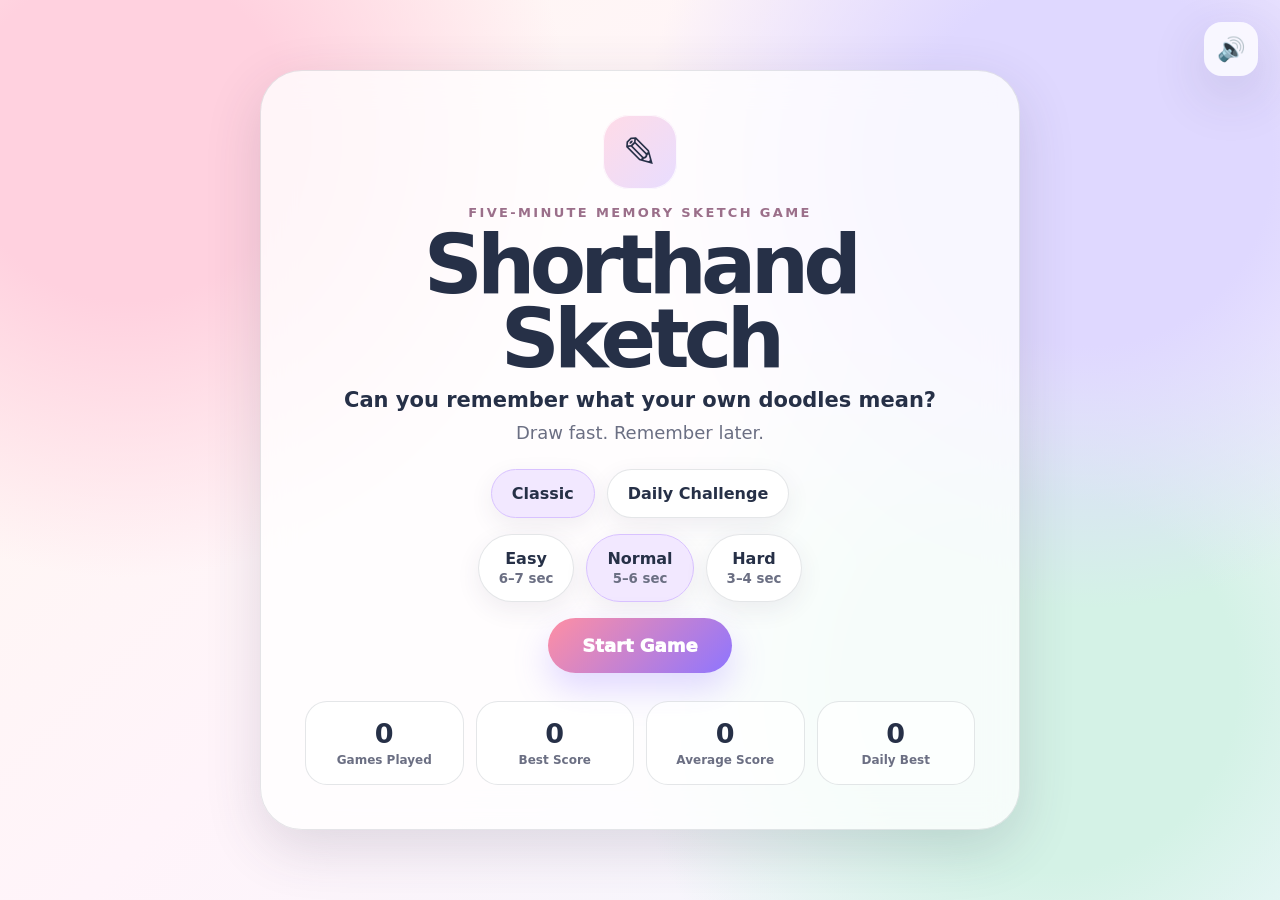
==== commit e6bfb0d6: "Add files via upload" ====
--- a/index.html
+++ b/index.html
@@ -7,87 +7,95 @@
   <link rel="stylesheet" href="style.css" />
 </head>
 <body>
-  <div class="ambient one"></div><div class="ambient two"></div><div class="ambient three"></div>
-  <button id="muteBtn" class="sound-fab" type="button" aria-label="Toggle sound">🔊</button>
+  <button id="muteBtn" class="floating-mute" aria-label="Mute audio">🔊</button>
 
   <main class="app">
-    <section id="homeScreen" class="screen active">
-      <div class="home-card">
-        <div class="logo-mark"><span></span><span></span><span></span></div>
-        <p class="eyebrow">cosy quick-sketch memory game</p>
+    <section id="homeScreen" class="screen active home-screen">
+      <div class="hero-card">
+        <div class="logo-mark">✎</div>
+        <p class="eyebrow">Five-minute memory sketch game</p>
         <h1>Shorthand Sketch</h1>
         <p class="tagline">Can you remember what your own doodles mean?</p>
-        <p class="copy">Draw fast. Remember later. Hear ten everyday objects once, sketch them quickly, then guess what your doodles meant.</p>
+        <p class="subcopy">Draw fast. Remember later.</p>
 
-        <div class="mode-row" role="group" aria-label="Game mode">
-          <button id="classicModeBtn" class="pill active" type="button">Classic Round</button>
-          <button id="dailyModeBtn" class="pill" type="button">Daily Challenge <small id="dailyStatus">ready</small></button>
+        <div class="mode-row">
+          <button class="mode-btn selected" data-mode="classic">Classic</button>
+          <button class="mode-btn" data-mode="daily">Daily Challenge <span id="dailyDoneBadge"></span></button>
         </div>
 
-        <label class="select-wrap">Difficulty
-          <select id="difficultySelect">
-            <option value="easy">Easy · 6–7s</option>
-            <option value="normal">Normal · 5–6s</option>
-            <option value="hard">Hard · 3–4s</option>
-          </select>
-        </label>
+        <div class="difficulty-panel" id="difficultyPanel">
+          <button class="difficulty-btn" data-difficulty="easy">Easy<br><small>6–7 sec</small></button>
+          <button class="difficulty-btn selected" data-difficulty="normal">Normal<br><small>5–6 sec</small></button>
+          <button class="difficulty-btn" data-difficulty="hard">Hard<br><small>3–4 sec</small></button>
+        </div>
 
-        <button id="startBtn" class="primary" type="button">Start Game</button>
+        <button id="startBtn" class="primary-btn">Start Game</button>
 
         <div class="stats-grid">
           <div><strong id="gamesPlayed">0</strong><span>Games Played</span></div>
-          <div><strong id="bestScore">0/10</strong><span>Best Score</span></div>
-          <div><strong id="averageScore">0%</strong><span>Average</span></div>
-          <div><strong id="bestDaily">0/10</strong><span>Daily Best</span></div>
-          <div><strong id="bestEasy">0/10</strong><span>Easy Best</span></div>
-          <div><strong id="bestNormal">0/10</strong><span>Normal Best</span></div>
-          <div><strong id="bestHard">0/10</strong><span>Hard Best</span></div>
+          <div><strong id="bestScore">0</strong><span>Best Score</span></div>
+          <div><strong id="averageScore">0</strong><span>Average Score</span></div>
+          <div><strong id="dailyBest">0</strong><span>Daily Best</span></div>
         </div>
       </div>
     </section>
 
     <section id="countdownScreen" class="screen countdown-screen">
-      <div id="countdownText" class="countdown">3</div>
-      <p>Ready your shorthand brain</p>
+      <div id="countdownText" class="countdown-text">3</div>
     </section>
 
-    <section id="drawScreen" class="screen game-screen">
-      <header class="topbar">
-        <div><p class="eyebrow">drawing phase</p><h2>Sketch what you hear</h2></div>
-        <div class="round-pill"><span id="roundLabel">1 / 10</span><strong id="timerText">0.0</strong></div>
+    <section id="drawScreen" class="screen draw-screen">
+      <header class="game-header">
+        <div>
+          <p class="eyebrow">Drawing Phase</p>
+          <h2>Sketch what you hear</h2>
+        </div>
+        <div class="status-pill"><span id="drawProgress">1 / 10</span><strong id="timerText">0.0s</strong></div>
+        <div class="status-pill wide"><span id="listenText">Listen carefully</span><strong id="activeBoxLabel">Box 1</strong></div>
       </header>
-      <div class="notice"><span id="drawStatus">Each object is spoken once.</span><b id="boxStatus">Box 1</b></div>
-      <div class="toolbar">
-        <button class="tool-btn active" data-tool="pen" type="button">Pen</button>
-        <button class="tool-btn" data-tool="eraser" type="button">Eraser</button>
-        <button id="undoBtn" type="button">Undo</button>
-        <button id="redoBtn" type="button">Redo</button>
-        <button id="clearBoxBtn" type="button">Clear Box</button>
-        <button id="clearAllBtn" type="button">Clear All</button>
-        <label>Thickness <input id="sizeSlider" type="range" min="2" max="22" value="6"></label>
-        <label>Volume <input id="volumeSlider" type="range" min="0" max="1" step="0.05" value="0.35"></label>
-        <div id="palette" class="palette"></div>
+
+      <div class="tool-bar">
+        <button class="tool-btn active" id="penBtn">Pen</button>
+        <button class="tool-btn" id="eraserBtn">Eraser</button>
+        <button class="tool-btn" id="undoBtn">Undo</button>
+        <button class="tool-btn" id="redoBtn">Redo</button>
+        <button class="tool-btn" id="clearBoxBtn">Clear Box</button>
+        <button class="tool-btn danger" id="clearAllBtn">Clear All</button>
+        <label class="slider-label">Thickness <input id="thicknessRange" type="range" min="2" max="18" value="5"></label>
+        <div class="palette" id="palette"></div>
       </div>
-      <p class="sketch-hint">Large sketch cards. Scroll if needed. Active box glows softly.</p>
+
       <div id="canvasGrid" class="canvas-grid"></div>
     </section>
 
     <section id="guessScreen" class="screen guess-screen">
-      <header class="center"><p class="eyebrow">memory phase</p><h2>What did your doodles mean?</h2><p class="copy">The spoken objects are hidden. Type your best guesses.</p></header>
-      <form id="guessForm" class="guess-form"></form>
-      <button id="submitBtn" class="primary" type="button">Check Answers</button>
+      <header class="game-header compact">
+        <div>
+          <p class="eyebrow">Guessing Phase</p>
+          <h2>What did your doodles mean?</h2>
+        </div>
+        <button id="submitBtn" class="primary-btn small">Check Answers</button>
+      </header>
+      <div class="guess-layout">
+        <div id="guessDrawingList" class="guess-drawings"></div>
+        <div id="answerList" class="answer-list"></div>
+      </div>
     </section>
 
-    <section id="resultsScreen" class="screen results-screen">
-      <div class="results-card">
-        <p class="eyebrow">round complete</p>
+    <section id="resultScreen" class="screen result-screen">
+      <div class="result-card">
+        <p class="eyebrow">Results</p>
         <h2 id="resultTitle">Fantastic Recall</h2>
-        <div class="score-orb"><strong id="scoreText">0/10</strong><span id="percentText">0%</span></div>
-        <div id="answerReview" class="answer-review"></div>
-        <div class="actions"><button id="playAgainBtn" class="primary" type="button">Play Again</button><button id="homeBtn" class="secondary" type="button">Home</button></div>
+        <div class="score-big"><span id="scoreText">0 / 10</span><small id="percentText">0%</small></div>
+        <div id="resultList" class="result-list"></div>
+        <div class="result-actions">
+          <button id="playAgainBtn" class="primary-btn">Play Again</button>
+          <button id="homeBtn" class="secondary-btn">Home</button>
+        </div>
       </div>
     </section>
   </main>
+
   <script src="script.js"></script>
 </body>
 </html>
--- a/style.css
+++ b/style.css
@@ -1 +1,13 @@
-:root{--ink:#2d2430;--muted:#756676;--cream:#fffaf4;--card:rgba(255,255,255,.78);--line:rgba(90,62,88,.14);--peach:#ffd9c7;--rose:#ffdce8;--mint:#dff5ec;--blue:#dfeeff;--lav:#eee6ff;--shadow:0 24px 70px rgba(87,64,91,.16);--radius:30px}*{box-sizing:border-box;-webkit-tap-highlight-color:transparent}html,body{margin:0;min-height:100%;font-family:Inter,ui-sans-serif,system-ui,-apple-system,BlinkMacSystemFont,"Segoe UI",sans-serif;color:var(--ink);background:radial-gradient(circle at 10% 8%,#ffe3d6 0 13rem,transparent 28rem),radial-gradient(circle at 90% 10%,#e5dcff 0 12rem,transparent 26rem),radial-gradient(circle at 80% 88%,#dff7ed 0 14rem,transparent 28rem),linear-gradient(135deg,#fffaf4,#fff0f5 48%,#f1f8ff);overflow-x:hidden}button,input,select{font:inherit}button{border:0;cursor:pointer}button:disabled{opacity:.55}.ambient{position:fixed;border-radius:999px;filter:blur(6px);opacity:.45;pointer-events:none}.one{width:12rem;height:12rem;background:#ffe0b8;left:-3rem;top:8rem}.two{width:15rem;height:15rem;background:#d6f5eb;right:-4rem;bottom:5rem}.three{width:9rem;height:9rem;background:#eadfff;right:18%;top:8%}.app{width:min(1480px,100%);margin:0 auto;padding:clamp(16px,3vw,36px)}.screen{display:none;animation:fade .35s ease both}.screen.active{display:block}@keyframes fade{from{opacity:0;transform:translateY(8px)}to{opacity:1;transform:none}}.home-card,.results-card{position:relative;max-width:850px;margin:3vh auto;padding:clamp(24px,5vw,54px);border:1px solid var(--line);border-radius:var(--radius);background:var(--card);box-shadow:var(--shadow);backdrop-filter:blur(18px);text-align:center}.logo-mark{width:86px;height:72px;margin:0 auto 18px;border-radius:24px;background:linear-gradient(135deg,#fff,#ffe4d6);box-shadow:inset 0 -12px 24px rgba(246,163,139,.24),0 16px 30px rgba(105,72,91,.12);display:grid;place-items:center;transform:rotate(-3deg)}.logo-mark span{position:absolute;width:42px;height:4px;background:#58425a;border-radius:999px}.logo-mark span:nth-child(1){transform:translateY(-12px) rotate(-10deg)}.logo-mark span:nth-child(2){transform:rotate(4deg)}.logo-mark span:nth-child(3){transform:translateY(12px) rotate(-7deg);width:28px}.eyebrow{text-transform:uppercase;letter-spacing:.16em;color:#9a6e88;font-weight:800;font-size:.74rem;margin:.2rem 0 .4rem}h1{font-size:clamp(2.5rem,7vw,5.4rem);line-height:.95;margin:0;letter-spacing:-.07em}h2{font-size:clamp(1.8rem,4vw,3.1rem);line-height:1;margin:.1rem 0 .5rem;letter-spacing:-.04em}.tagline{font-size:clamp(1.08rem,2vw,1.35rem);font-weight:800;margin:18px 0 8px}.copy{max-width:620px;margin:0 auto 24px;color:var(--muted);line-height:1.7}.mode-row{display:flex;gap:12px;justify-content:center;flex-wrap:wrap;margin:26px 0 16px}.pill,.secondary{padding:13px 18px;border:1px solid var(--line);background:rgba(255,255,255,.72);border-radius:999px;color:var(--ink);font-weight:850;box-shadow:0 8px 20px rgba(87,64,91,.08);transition:.2s}.pill.active,.pill:hover,.secondary:hover{transform:translateY(-2px);background:#fff1e9}.pill small{margin-left:8px;color:#b16f80}.select-wrap{display:grid;gap:8px;max-width:330px;margin:0 auto 22px;text-align:left;font-weight:800;color:#7d667a}.select-wrap select{width:100%;border:1px solid var(--line);border-radius:18px;padding:14px 16px;background:white;color:var(--ink);font-weight:800}.primary{border-radius:999px;padding:16px 30px;background:linear-gradient(135deg,#2d2430,#745a77);color:white;font-weight:950;box-shadow:0 16px 34px rgba(64,45,72,.25);transition:.2s}.primary:hover{transform:translateY(-2px) scale(1.015)}.stats-grid{display:grid;grid-template-columns:repeat(4,1fr);gap:12px;margin-top:28px}.stats-grid div{border:1px solid var(--line);border-radius:22px;background:rgba(255,255,255,.65);padding:16px 10px}.stats-grid strong{display:block;font-size:1.3rem}.stats-grid span{display:block;color:var(--muted);font-size:.83rem;font-weight:750}.sound-fab{position:fixed;right:18px;top:18px;z-index:10;width:50px;height:50px;border-radius:50%;background:rgba(255,255,255,.8);box-shadow:0 10px 24px rgba(87,64,91,.13)}.countdown-screen{min-height:80vh;display:none;place-items:center;text-align:center}.countdown-screen.active{display:grid}.countdown{width:clamp(150px,25vw,260px);height:clamp(150px,25vw,260px);border-radius:50%;display:grid;place-items:center;background:rgba(255,255,255,.75);box-shadow:var(--shadow);font-size:clamp(4rem,12vw,8rem);font-weight:950;animation:pop .72s ease both}@keyframes pop{0%{transform:scale(.7);opacity:0}60%{transform:scale(1.08);opacity:1}100%{transform:scale(1)}}.game-screen{padding-bottom:40px}.topbar{position:sticky;top:0;z-index:5;display:flex;justify-content:space-between;align-items:center;gap:16px;margin-bottom:14px;padding:14px 4px;background:linear-gradient(to bottom,rgba(255,250,244,.94),rgba(255,250,244,.74));backdrop-filter:blur(12px)}.round-pill{display:flex;gap:12px;align-items:center;border:1px solid var(--line);border-radius:999px;background:white;padding:10px 14px;font-weight:900;box-shadow:0 8px 20px rgba(87,64,91,.08)}.round-pill strong{min-width:58px;text-align:center;background:#fff0e9;border-radius:999px;padding:8px}.notice{display:flex;justify-content:space-between;gap:12px;align-items:center;border:1px solid var(--line);border-radius:24px;background:rgba(255,255,255,.72);box-shadow:0 10px 24px rgba(87,64,91,.08);padding:14px 18px;margin-bottom:12px}.notice b{white-space:nowrap;color:#9a5d72}.toolbar{display:flex;align-items:center;gap:10px;flex-wrap:wrap;padding:12px;margin-bottom:8px;border-radius:24px;border:1px solid var(--line);background:rgba(255,255,255,.7);box-shadow:0 10px 24px rgba(87,64,91,.08)}.toolbar button{border-radius:999px;padding:10px 14px;background:#fff;border:1px solid var(--line);font-weight:850;color:var(--ink)}.toolbar button.active{background:#2d2430;color:white}.toolbar label{display:flex;align-items:center;gap:8px;color:#725f72;font-size:.9rem;font-weight:800}.palette{display:flex;gap:7px}.swatch{width:28px;height:28px;border-radius:50%!important;padding:0!important;border:2px solid white!important;box-shadow:0 3px 10px rgba(0,0,0,.13)}.sketch-hint{margin:0 0 14px;color:#876f82;font-weight:750}.canvas-grid{display:grid;grid-template-columns:repeat(auto-fit,minmax(170px,1fr));gap:18px;align-items:stretch}.draw-box{position:relative;min-width:4cm;min-height:4.7cm;border:1px solid rgba(92,66,91,.16);border-radius:26px;background:rgba(255,255,255,.86);box-shadow:0 14px 34px rgba(87,64,91,.12);padding:38px 12px 12px;transition:.2s}.draw-box.active{transform:translateY(-3px);box-shadow:0 20px 46px rgba(151,94,121,.22);outline:4px solid rgba(255,184,202,.6)}.box-num{position:absolute;left:12px;top:10px;width:32px;height:32px;display:grid;place-items:center;border-radius:50%;background:#fff0e9;color:#8e596c;font-weight:950}.draw-box canvas{display:block;width:100%;height:160px;border-radius:18px;background:linear-gradient(#fff,#fffaf6);touch-action:none;cursor:crosshair}.guess-screen,.results-screen{max-width:980px;margin:0 auto}.center{text-align:center;margin:18px 0}.guess-form{display:grid;grid-template-columns:repeat(auto-fit,minmax(250px,1fr));gap:12px;margin-bottom:20px}.guess-row{display:flex;align-items:center;gap:10px;padding:12px;border:1px solid var(--line);border-radius:20px;background:rgba(255,255,255,.74);box-shadow:0 8px 20px rgba(87,64,91,.07)}.guess-row label{width:34px;height:34px;border-radius:50%;display:grid;place-items:center;background:#fff0e9;font-weight:950}.guess-row input{min-width:0;flex:1;border:0;border-bottom:2px solid rgba(67,51,70,.16);padding:10px;background:transparent;outline:none}.answer-review{display:grid;gap:10px;margin:24px 0;text-align:left}.review-row{display:grid;grid-template-columns:36px 1fr 1fr 32px;gap:10px;align-items:center;padding:12px;border-radius:18px;background:rgba(255,255,255,.72);border:1px solid var(--line)}.ok{color:#26895f}.no{color:#d15161}.score-orb{width:150px;height:150px;margin:18px auto;border-radius:50%;background:linear-gradient(135deg,#fff,#ffe8dd);display:grid;place-items:center;box-shadow:inset 0 -14px 26px rgba(255,160,139,.24),0 20px 40px rgba(87,64,91,.13)}.score-orb strong{font-size:2.2rem}.score-orb span{margin-top:-34px;color:var(--muted);font-weight:850}.actions{display:flex;justify-content:center;gap:12px;flex-wrap:wrap}@media (max-width:760px){.app{padding:12px}.home-card,.results-card{border-radius:24px;padding:24px 16px}.stats-grid{grid-template-columns:repeat(2,1fr)}.topbar{align-items:flex-start}.topbar h2{font-size:1.65rem}.toolbar{gap:8px;overflow-x:auto;flex-wrap:nowrap;padding-bottom:14px}.toolbar label{min-width:190px}.canvas-grid{grid-template-columns:1fr;gap:16px}.draw-box{min-width:0;width:100%;min-height:250px;padding:42px 14px 14px}.draw-box canvas{height:220px}.notice{align-items:flex-start}.review-row{grid-template-columns:30px 1fr 32px}.review-row .player-answer{grid-column:2/4;color:var(--muted)}}@media (min-width:1100px){.draw-box canvas{height:190px}.canvas-grid{grid-template-columns:repeat(5,minmax(170px,1fr))}}@media (prefers-reduced-motion:reduce){*,*::before,*::after{animation:none!important;transition:none!important}}
+:root{
+  --ink:#263047;--muted:#6b6f83;--cream:#fffaf4;--card:rgba(255,255,255,.78);--line:rgba(38,48,71,.12);
+  --pink:#ffdbe7;--lilac:#e8ddff;--mint:#d8f3e8;--sun:#fff1b8;--coral:#ff8fa3;--green:#44ad69;--red:#d94a66;
+  --shadow:0 18px 55px rgba(65,55,90,.16);--radius:30px;
+}
+*{box-sizing:border-box;-webkit-tap-highlight-color:transparent} html,body{margin:0;min-height:100%;font-family:Inter, ui-sans-serif, system-ui, -apple-system, BlinkMacSystemFont, "Segoe UI", sans-serif;color:var(--ink)}
+body{background:radial-gradient(circle at 10% 15%,#ffd1df 0 12%,transparent 32%),radial-gradient(circle at 85% 18%,#dfd8ff 0 14%,transparent 34%),radial-gradient(circle at 82% 76%,#d4f2e6 0 15%,transparent 34%),linear-gradient(135deg,#fff8ef,#fff4fa 45%,#f1f8ff);overflow-x:hidden}
+button,input{font:inherit}button{border:0;cursor:pointer;color:var(--ink)}.floating-mute{position:fixed;right:22px;top:22px;z-index:20;width:54px;height:54px;border-radius:18px;background:var(--card);box-shadow:var(--shadow);font-size:23px}.app{width:min(1500px,100%);margin:0 auto;padding:22px}.screen{display:none;animation:fade .35s ease}.screen.active{display:block}@keyframes fade{from{opacity:0;transform:translateY(8px)}to{opacity:1;transform:translateY(0)}}
+.home-screen,.countdown-screen{min-height:calc(100vh - 44px);display:none;place-items:center}.home-screen.active,.countdown-screen.active{display:grid}.hero-card,.result-card{width:min(760px,100%);padding:44px;border-radius:42px;background:var(--card);box-shadow:var(--shadow);border:1px solid var(--line);backdrop-filter:blur(16px);text-align:center}.logo-mark{width:74px;height:74px;border-radius:26px;background:linear-gradient(135deg,var(--pink),var(--lilac));display:grid;place-items:center;margin:0 auto 16px;font-size:42px;box-shadow:inset 0 0 0 1px rgba(255,255,255,.8)}.eyebrow{text-transform:uppercase;letter-spacing:.18em;font-weight:900;color:#9b6f8a;font-size:13px;margin:0 0 8px}h1{font-size:clamp(44px,8vw,82px);line-height:.9;margin:0 0 12px;letter-spacing:-.07em}h2{font-size:clamp(32px,5vw,58px);line-height:.95;margin:0;letter-spacing:-.06em}.tagline{font-size:21px;font-weight:800;margin:0}.subcopy{font-size:18px;color:var(--muted);margin:10px 0 26px}.mode-row,.difficulty-panel{display:flex;gap:12px;justify-content:center;flex-wrap:wrap;margin:16px 0}.mode-btn,.difficulty-btn,.tool-btn,.secondary-btn{background:#fff;border:1px solid var(--line);border-radius:999px;padding:14px 20px;font-weight:900;box-shadow:0 8px 25px rgba(65,55,90,.08);transition:.2s}.mode-btn:hover,.difficulty-btn:hover,.tool-btn:hover,.primary-btn:hover,.secondary-btn:hover{transform:translateY(-2px)}.selected,.tool-btn.active{background:#f2e8ff;border-color:#d8c2ff}.difficulty-btn small{color:var(--muted)}.primary-btn{border-radius:999px;background:linear-gradient(135deg,#ff8fa3,#8e75ff);color:#fff;padding:17px 34px;font-weight:1000;font-size:18px;box-shadow:0 16px 35px rgba(142,117,255,.28)}.primary-btn.small{padding:13px 22px;font-size:16px}.stats-grid{display:grid;grid-template-columns:repeat(4,1fr);gap:12px;margin-top:28px}.stats-grid div{padding:16px;border-radius:22px;background:rgba(255,255,255,.7);border:1px solid var(--line)}.stats-grid strong{display:block;font-size:27px}.stats-grid span{font-size:12px;font-weight:800;color:var(--muted)}.countdown-text{font-size:clamp(86px,18vw,210px);font-weight:1000;letter-spacing:-.08em;animation:pop .75s ease infinite alternate}@keyframes pop{to{transform:scale(1.08)}}
+.game-header{display:grid;grid-template-columns:minmax(240px,1fr) auto auto;gap:16px;align-items:center;margin-bottom:16px}.game-header.compact{grid-template-columns:1fr auto}.status-pill{min-width:150px;background:var(--card);border:1px solid var(--line);border-radius:28px;padding:14px 22px;box-shadow:var(--shadow);display:flex;gap:12px;align-items:center;justify-content:space-between}.status-pill.wide{min-width:310px}.status-pill span{color:var(--muted);font-weight:800}.status-pill strong{font-size:22px}.tool-bar{position:sticky;top:10px;z-index:10;display:flex;align-items:center;gap:10px;flex-wrap:wrap;background:rgba(255,255,255,.82);border:1px solid var(--line);border-radius:28px;padding:12px;box-shadow:var(--shadow);backdrop-filter:blur(14px);margin-bottom:18px}.tool-btn{padding:12px 16px}.tool-btn.danger{color:var(--red)}.slider-label{display:flex;align-items:center;gap:9px;font-weight:900;color:var(--muted)}.palette{display:flex;gap:8px}.swatch{width:34px;height:34px;border-radius:50%;border:3px solid #fff;box-shadow:0 0 0 1px var(--line)}.swatch.active{box-shadow:0 0 0 4px #e8ddff}.canvas-grid{display:grid;grid-template-columns:repeat(auto-fit,minmax(220px,1fr));gap:18px;padding-bottom:40px}.sketch-card{background:rgba(255,255,255,.86);border:1px solid var(--line);border-radius:28px;padding:12px;box-shadow:0 12px 34px rgba(65,55,90,.10);min-width:4cm}.sketch-card.active{outline:4px solid rgba(142,117,255,.28);transform:translateY(-2px)}.sketch-head{display:flex;justify-content:space-between;align-items:center;margin:0 4px 10px;font-weight:1000;color:#9b6f8a}.sketch-card canvas{display:block;width:100%;height:210px;background:#fff;border-radius:22px;border:2px dashed rgba(38,48,71,.13);touch-action:none}.guess-layout{display:grid;grid-template-columns:minmax(400px,.9fr) minmax(360px,1fr);gap:20px;align-items:start}.guess-drawings,.answer-list{display:grid;gap:12px}.guess-drawings{position:sticky;top:16px;max-height:calc(100vh - 130px);overflow:auto;padding-right:4px}.guess-card,.answer-row,.result-row{display:grid;grid-template-columns:70px 1fr;gap:12px;align-items:center;background:rgba(255,255,255,.85);border:1px solid var(--line);border-radius:24px;padding:12px;box-shadow:0 10px 28px rgba(65,55,90,.09)}.guess-card img{width:100%;height:105px;object-fit:contain;background:#fff;border-radius:18px;border:1px dashed var(--line)}.num{font-weight:1000;color:#9b6f8a;text-align:center}.answer-row input{width:100%;border:1px solid var(--line);border-radius:18px;padding:16px 18px;font-weight:800;background:#fff;color:var(--ink);font-size:17px}.answer-row input:focus{outline:4px solid rgba(142,117,255,.2)}.result-card{text-align:left}.score-big{display:flex;align-items:end;gap:16px;margin:18px 0}.score-big span{font-size:58px;font-weight:1000;letter-spacing:-.06em}.score-big small{font-size:24px;font-weight:900;color:var(--muted)}.result-list{display:grid;gap:10px}.result-row{grid-template-columns:46px 1fr auto}.result-row b{display:block}.result-row small{color:var(--muted);font-weight:800}.ok{color:var(--green);font-size:24px}.no{color:var(--red);font-size:24px}.result-actions{display:flex;gap:12px;justify-content:center;margin-top:24px}.secondary-btn{padding:16px 28px}
+@media (min-width:1100px){.canvas-grid{grid-template-columns:repeat(5,minmax(210px,1fr))}.sketch-card canvas{height:230px}}
+@media (max-width:800px){.app{padding:14px}.hero-card,.result-card{padding:28px;border-radius:32px}.stats-grid{grid-template-columns:repeat(2,1fr)}.game-header,.game-header.compact{grid-template-columns:1fr}.status-pill,.status-pill.wide{min-width:0;width:100%}.tool-bar{top:6px;gap:8px}.tool-btn{padding:11px 13px}.canvas-grid{grid-template-columns:1fr}.sketch-card canvas{height:260px}.guess-layout{grid-template-columns:1fr}.guess-drawings{position:relative;top:0;max-height:none;grid-template-columns:1fr}.guess-card img{height:190px}}
+@media (max-width:480px){h1{font-size:48px}h2{font-size:36px}.sketch-card canvas{height:240px}.guess-card,.answer-row{grid-template-columns:48px 1fr}.mode-btn,.difficulty-btn{width:100%}}
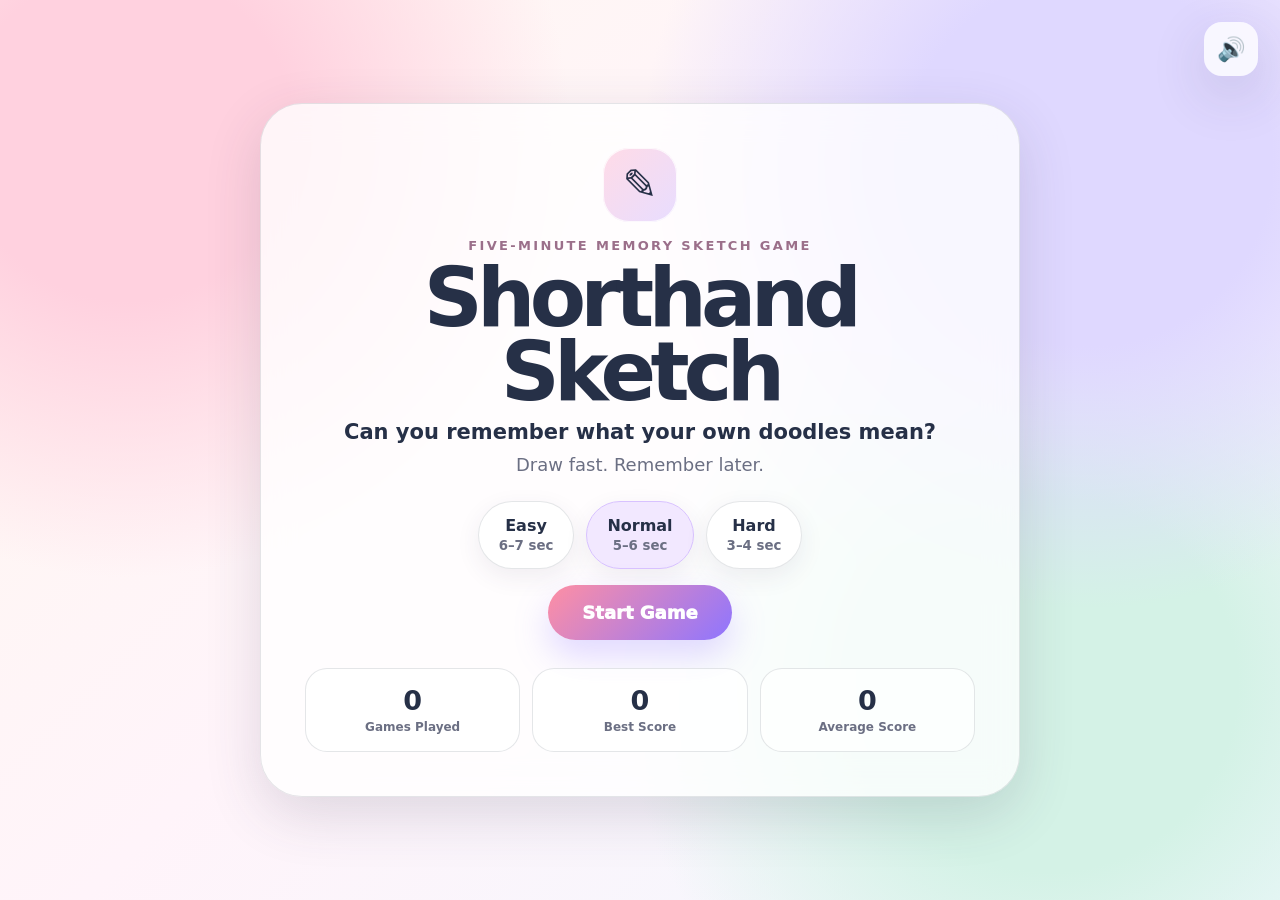
==== commit 0c06676b: "Add files via upload" ====
--- a/index.html
+++ b/index.html
@@ -18,10 +18,6 @@
         <p class="tagline">Can you remember what your own doodles mean?</p>
         <p class="subcopy">Draw fast. Remember later.</p>
 
-        <div class="mode-row">
-          <button class="mode-btn selected" data-mode="classic">Classic</button>
-          <button class="mode-btn" data-mode="daily">Daily Challenge <span id="dailyDoneBadge"></span></button>
-        </div>
 
         <div class="difficulty-panel" id="difficultyPanel">
           <button class="difficulty-btn" data-difficulty="easy">Easy<br><small>6–7 sec</small></button>
@@ -35,7 +31,6 @@
           <div><strong id="gamesPlayed">0</strong><span>Games Played</span></div>
           <div><strong id="bestScore">0</strong><span>Best Score</span></div>
           <div><strong id="averageScore">0</strong><span>Average Score</span></div>
-          <div><strong id="dailyBest">0</strong><span>Daily Best</span></div>
         </div>
       </div>
     </section>
@@ -57,8 +52,6 @@
       <div class="tool-bar">
         <button class="tool-btn active" id="penBtn">Pen</button>
         <button class="tool-btn" id="eraserBtn">Eraser</button>
-        <button class="tool-btn" id="undoBtn">Undo</button>
-        <button class="tool-btn" id="redoBtn">Redo</button>
         <button class="tool-btn" id="clearBoxBtn">Clear Box</button>
         <button class="tool-btn danger" id="clearAllBtn">Clear All</button>
         <label class="slider-label">Thickness <input id="thicknessRange" type="range" min="2" max="18" value="5"></label>
--- a/style.css
+++ b/style.css
@@ -6,7 +6,7 @@
 *{box-sizing:border-box;-webkit-tap-highlight-color:transparent} html,body{margin:0;min-height:100%;font-family:Inter, ui-sans-serif, system-ui, -apple-system, BlinkMacSystemFont, "Segoe UI", sans-serif;color:var(--ink)}
 body{background:radial-gradient(circle at 10% 15%,#ffd1df 0 12%,transparent 32%),radial-gradient(circle at 85% 18%,#dfd8ff 0 14%,transparent 34%),radial-gradient(circle at 82% 76%,#d4f2e6 0 15%,transparent 34%),linear-gradient(135deg,#fff8ef,#fff4fa 45%,#f1f8ff);overflow-x:hidden}
 button,input{font:inherit}button{border:0;cursor:pointer;color:var(--ink)}.floating-mute{position:fixed;right:22px;top:22px;z-index:20;width:54px;height:54px;border-radius:18px;background:var(--card);box-shadow:var(--shadow);font-size:23px}.app{width:min(1500px,100%);margin:0 auto;padding:22px}.screen{display:none;animation:fade .35s ease}.screen.active{display:block}@keyframes fade{from{opacity:0;transform:translateY(8px)}to{opacity:1;transform:translateY(0)}}
-.home-screen,.countdown-screen{min-height:calc(100vh - 44px);display:none;place-items:center}.home-screen.active,.countdown-screen.active{display:grid}.hero-card,.result-card{width:min(760px,100%);padding:44px;border-radius:42px;background:var(--card);box-shadow:var(--shadow);border:1px solid var(--line);backdrop-filter:blur(16px);text-align:center}.logo-mark{width:74px;height:74px;border-radius:26px;background:linear-gradient(135deg,var(--pink),var(--lilac));display:grid;place-items:center;margin:0 auto 16px;font-size:42px;box-shadow:inset 0 0 0 1px rgba(255,255,255,.8)}.eyebrow{text-transform:uppercase;letter-spacing:.18em;font-weight:900;color:#9b6f8a;font-size:13px;margin:0 0 8px}h1{font-size:clamp(44px,8vw,82px);line-height:.9;margin:0 0 12px;letter-spacing:-.07em}h2{font-size:clamp(32px,5vw,58px);line-height:.95;margin:0;letter-spacing:-.06em}.tagline{font-size:21px;font-weight:800;margin:0}.subcopy{font-size:18px;color:var(--muted);margin:10px 0 26px}.mode-row,.difficulty-panel{display:flex;gap:12px;justify-content:center;flex-wrap:wrap;margin:16px 0}.mode-btn,.difficulty-btn,.tool-btn,.secondary-btn{background:#fff;border:1px solid var(--line);border-radius:999px;padding:14px 20px;font-weight:900;box-shadow:0 8px 25px rgba(65,55,90,.08);transition:.2s}.mode-btn:hover,.difficulty-btn:hover,.tool-btn:hover,.primary-btn:hover,.secondary-btn:hover{transform:translateY(-2px)}.selected,.tool-btn.active{background:#f2e8ff;border-color:#d8c2ff}.difficulty-btn small{color:var(--muted)}.primary-btn{border-radius:999px;background:linear-gradient(135deg,#ff8fa3,#8e75ff);color:#fff;padding:17px 34px;font-weight:1000;font-size:18px;box-shadow:0 16px 35px rgba(142,117,255,.28)}.primary-btn.small{padding:13px 22px;font-size:16px}.stats-grid{display:grid;grid-template-columns:repeat(4,1fr);gap:12px;margin-top:28px}.stats-grid div{padding:16px;border-radius:22px;background:rgba(255,255,255,.7);border:1px solid var(--line)}.stats-grid strong{display:block;font-size:27px}.stats-grid span{font-size:12px;font-weight:800;color:var(--muted)}.countdown-text{font-size:clamp(86px,18vw,210px);font-weight:1000;letter-spacing:-.08em;animation:pop .75s ease infinite alternate}@keyframes pop{to{transform:scale(1.08)}}
+.home-screen,.countdown-screen{min-height:calc(100vh - 44px);display:none;place-items:center}.home-screen.active,.countdown-screen.active{display:grid}.hero-card,.result-card{width:min(760px,100%);padding:44px;border-radius:42px;background:var(--card);box-shadow:var(--shadow);border:1px solid var(--line);backdrop-filter:blur(16px);text-align:center}.logo-mark{width:74px;height:74px;border-radius:26px;background:linear-gradient(135deg,var(--pink),var(--lilac));display:grid;place-items:center;margin:0 auto 16px;font-size:42px;box-shadow:inset 0 0 0 1px rgba(255,255,255,.8)}.eyebrow{text-transform:uppercase;letter-spacing:.18em;font-weight:900;color:#9b6f8a;font-size:13px;margin:0 0 8px}h1{font-size:clamp(44px,8vw,82px);line-height:.9;margin:0 0 12px;letter-spacing:-.07em}h2{font-size:clamp(32px,5vw,58px);line-height:.95;margin:0;letter-spacing:-.06em}.tagline{font-size:21px;font-weight:800;margin:0}.subcopy{font-size:18px;color:var(--muted);margin:10px 0 26px}.mode-row,.difficulty-panel{display:flex;gap:12px;justify-content:center;flex-wrap:wrap;margin:16px 0}.mode-btn,.difficulty-btn,.tool-btn,.secondary-btn{background:#fff;border:1px solid var(--line);border-radius:999px;padding:14px 20px;font-weight:900;box-shadow:0 8px 25px rgba(65,55,90,.08);transition:.2s}.mode-btn:hover,.difficulty-btn:hover,.tool-btn:hover,.primary-btn:hover,.secondary-btn:hover{transform:translateY(-2px)}.selected,.tool-btn.active{background:#f2e8ff;border-color:#d8c2ff}.difficulty-btn small{color:var(--muted)}.primary-btn{border-radius:999px;background:linear-gradient(135deg,#ff8fa3,#8e75ff);color:#fff;padding:17px 34px;font-weight:1000;font-size:18px;box-shadow:0 16px 35px rgba(142,117,255,.28)}.primary-btn.small{padding:13px 22px;font-size:16px}.stats-grid{display:grid;grid-template-columns:repeat(3,1fr);gap:12px;margin-top:28px}.stats-grid div{padding:16px;border-radius:22px;background:rgba(255,255,255,.7);border:1px solid var(--line)}.stats-grid strong{display:block;font-size:27px}.stats-grid span{font-size:12px;font-weight:800;color:var(--muted)}.countdown-text{font-size:clamp(86px,18vw,210px);font-weight:1000;letter-spacing:-.08em;animation:pop .75s ease infinite alternate}@keyframes pop{to{transform:scale(1.08)}}
 .game-header{display:grid;grid-template-columns:minmax(240px,1fr) auto auto;gap:16px;align-items:center;margin-bottom:16px}.game-header.compact{grid-template-columns:1fr auto}.status-pill{min-width:150px;background:var(--card);border:1px solid var(--line);border-radius:28px;padding:14px 22px;box-shadow:var(--shadow);display:flex;gap:12px;align-items:center;justify-content:space-between}.status-pill.wide{min-width:310px}.status-pill span{color:var(--muted);font-weight:800}.status-pill strong{font-size:22px}.tool-bar{position:sticky;top:10px;z-index:10;display:flex;align-items:center;gap:10px;flex-wrap:wrap;background:rgba(255,255,255,.82);border:1px solid var(--line);border-radius:28px;padding:12px;box-shadow:var(--shadow);backdrop-filter:blur(14px);margin-bottom:18px}.tool-btn{padding:12px 16px}.tool-btn.danger{color:var(--red)}.slider-label{display:flex;align-items:center;gap:9px;font-weight:900;color:var(--muted)}.palette{display:flex;gap:8px}.swatch{width:34px;height:34px;border-radius:50%;border:3px solid #fff;box-shadow:0 0 0 1px var(--line)}.swatch.active{box-shadow:0 0 0 4px #e8ddff}.canvas-grid{display:grid;grid-template-columns:repeat(auto-fit,minmax(220px,1fr));gap:18px;padding-bottom:40px}.sketch-card{background:rgba(255,255,255,.86);border:1px solid var(--line);border-radius:28px;padding:12px;box-shadow:0 12px 34px rgba(65,55,90,.10);min-width:4cm}.sketch-card.active{outline:4px solid rgba(142,117,255,.28);transform:translateY(-2px)}.sketch-head{display:flex;justify-content:space-between;align-items:center;margin:0 4px 10px;font-weight:1000;color:#9b6f8a}.sketch-card canvas{display:block;width:100%;height:210px;background:#fff;border-radius:22px;border:2px dashed rgba(38,48,71,.13);touch-action:none}.guess-layout{display:grid;grid-template-columns:minmax(400px,.9fr) minmax(360px,1fr);gap:20px;align-items:start}.guess-drawings,.answer-list{display:grid;gap:12px}.guess-drawings{position:sticky;top:16px;max-height:calc(100vh - 130px);overflow:auto;padding-right:4px}.guess-card,.answer-row,.result-row{display:grid;grid-template-columns:70px 1fr;gap:12px;align-items:center;background:rgba(255,255,255,.85);border:1px solid var(--line);border-radius:24px;padding:12px;box-shadow:0 10px 28px rgba(65,55,90,.09)}.guess-card img{width:100%;height:105px;object-fit:contain;background:#fff;border-radius:18px;border:1px dashed var(--line)}.num{font-weight:1000;color:#9b6f8a;text-align:center}.answer-row input{width:100%;border:1px solid var(--line);border-radius:18px;padding:16px 18px;font-weight:800;background:#fff;color:var(--ink);font-size:17px}.answer-row input:focus{outline:4px solid rgba(142,117,255,.2)}.result-card{text-align:left}.score-big{display:flex;align-items:end;gap:16px;margin:18px 0}.score-big span{font-size:58px;font-weight:1000;letter-spacing:-.06em}.score-big small{font-size:24px;font-weight:900;color:var(--muted)}.result-list{display:grid;gap:10px}.result-row{grid-template-columns:46px 1fr auto}.result-row b{display:block}.result-row small{color:var(--muted);font-weight:800}.ok{color:var(--green);font-size:24px}.no{color:var(--red);font-size:24px}.result-actions{display:flex;gap:12px;justify-content:center;margin-top:24px}.secondary-btn{padding:16px 28px}
 @media (min-width:1100px){.canvas-grid{grid-template-columns:repeat(5,minmax(210px,1fr))}.sketch-card canvas{height:230px}}
 @media (max-width:800px){.app{padding:14px}.hero-card,.result-card{padding:28px;border-radius:32px}.stats-grid{grid-template-columns:repeat(2,1fr)}.game-header,.game-header.compact{grid-template-columns:1fr}.status-pill,.status-pill.wide{min-width:0;width:100%}.tool-bar{top:6px;gap:8px}.tool-btn{padding:11px 13px}.canvas-grid{grid-template-columns:1fr}.sketch-card canvas{height:260px}.guess-layout{grid-template-columns:1fr}.guess-drawings{position:relative;top:0;max-height:none;grid-template-columns:1fr}.guess-card img{height:190px}}
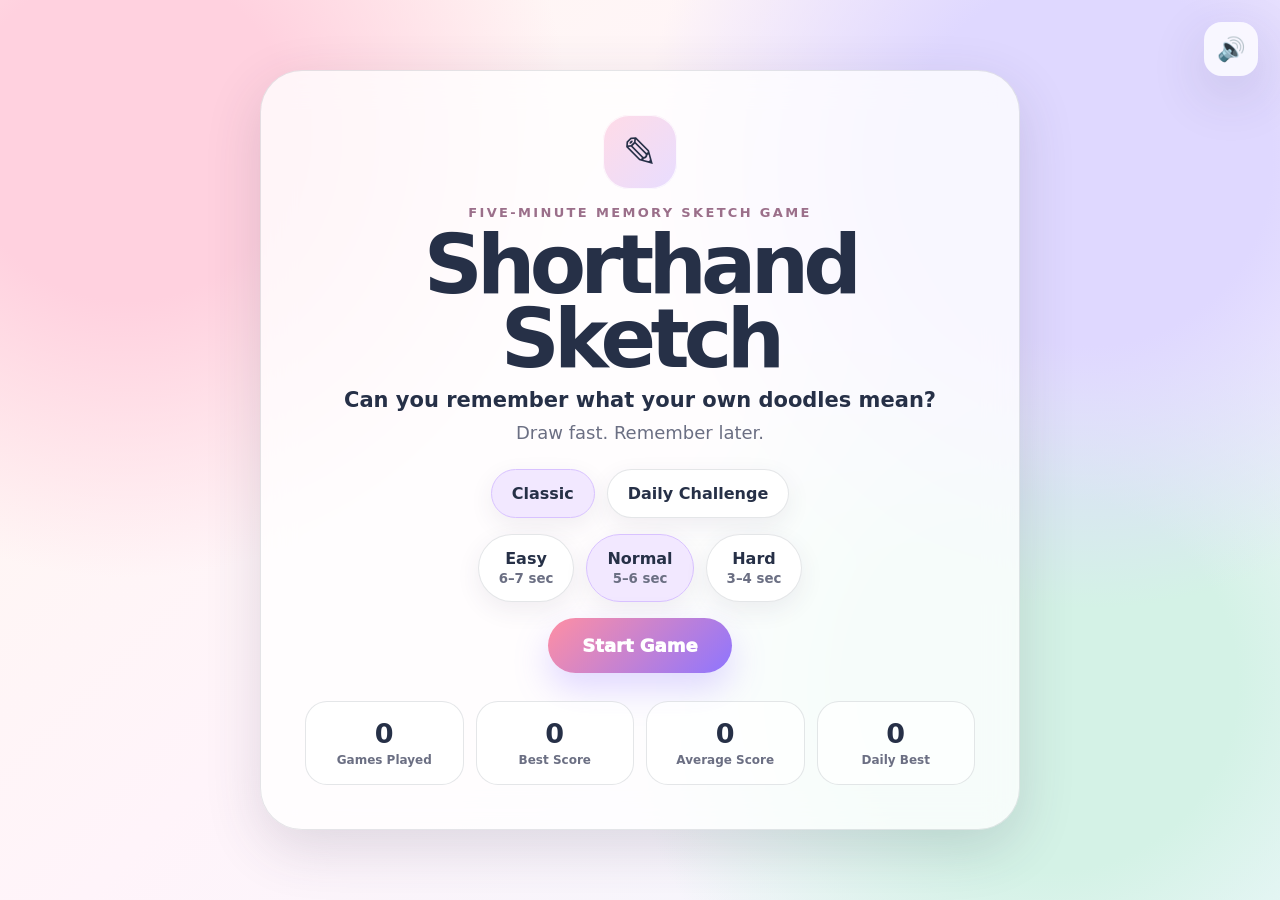
==== commit e5e58784: "Add files via upload" ====
--- a/index.html
+++ b/index.html
@@ -18,6 +18,10 @@
         <p class="tagline">Can you remember what your own doodles mean?</p>
         <p class="subcopy">Draw fast. Remember later.</p>
 
+        <div class="mode-row">
+          <button class="mode-btn selected" data-mode="classic">Classic</button>
+          <button class="mode-btn" data-mode="daily">Daily Challenge <span id="dailyDoneBadge"></span></button>
+        </div>
 
         <div class="difficulty-panel" id="difficultyPanel">
           <button class="difficulty-btn" data-difficulty="easy">Easy<br><small>6–7 sec</small></button>
@@ -31,6 +35,7 @@
           <div><strong id="gamesPlayed">0</strong><span>Games Played</span></div>
           <div><strong id="bestScore">0</strong><span>Best Score</span></div>
           <div><strong id="averageScore">0</strong><span>Average Score</span></div>
+          <div><strong id="dailyBest">0</strong><span>Daily Best</span></div>
         </div>
       </div>
     </section>
@@ -52,6 +57,8 @@
       <div class="tool-bar">
         <button class="tool-btn active" id="penBtn">Pen</button>
         <button class="tool-btn" id="eraserBtn">Eraser</button>
+        <button class="tool-btn" id="undoBtn">Undo</button>
+        <button class="tool-btn" id="redoBtn">Redo</button>
         <button class="tool-btn" id="clearBoxBtn">Clear Box</button>
         <button class="tool-btn danger" id="clearAllBtn">Clear All</button>
         <label class="slider-label">Thickness <input id="thicknessRange" type="range" min="2" max="18" value="5"></label>
--- a/style.css
+++ b/style.css
@@ -6,7 +6,7 @@
 *{box-sizing:border-box;-webkit-tap-highlight-color:transparent} html,body{margin:0;min-height:100%;font-family:Inter, ui-sans-serif, system-ui, -apple-system, BlinkMacSystemFont, "Segoe UI", sans-serif;color:var(--ink)}
 body{background:radial-gradient(circle at 10% 15%,#ffd1df 0 12%,transparent 32%),radial-gradient(circle at 85% 18%,#dfd8ff 0 14%,transparent 34%),radial-gradient(circle at 82% 76%,#d4f2e6 0 15%,transparent 34%),linear-gradient(135deg,#fff8ef,#fff4fa 45%,#f1f8ff);overflow-x:hidden}
 button,input{font:inherit}button{border:0;cursor:pointer;color:var(--ink)}.floating-mute{position:fixed;right:22px;top:22px;z-index:20;width:54px;height:54px;border-radius:18px;background:var(--card);box-shadow:var(--shadow);font-size:23px}.app{width:min(1500px,100%);margin:0 auto;padding:22px}.screen{display:none;animation:fade .35s ease}.screen.active{display:block}@keyframes fade{from{opacity:0;transform:translateY(8px)}to{opacity:1;transform:translateY(0)}}
-.home-screen,.countdown-screen{min-height:calc(100vh - 44px);display:none;place-items:center}.home-screen.active,.countdown-screen.active{display:grid}.hero-card,.result-card{width:min(760px,100%);padding:44px;border-radius:42px;background:var(--card);box-shadow:var(--shadow);border:1px solid var(--line);backdrop-filter:blur(16px);text-align:center}.logo-mark{width:74px;height:74px;border-radius:26px;background:linear-gradient(135deg,var(--pink),var(--lilac));display:grid;place-items:center;margin:0 auto 16px;font-size:42px;box-shadow:inset 0 0 0 1px rgba(255,255,255,.8)}.eyebrow{text-transform:uppercase;letter-spacing:.18em;font-weight:900;color:#9b6f8a;font-size:13px;margin:0 0 8px}h1{font-size:clamp(44px,8vw,82px);line-height:.9;margin:0 0 12px;letter-spacing:-.07em}h2{font-size:clamp(32px,5vw,58px);line-height:.95;margin:0;letter-spacing:-.06em}.tagline{font-size:21px;font-weight:800;margin:0}.subcopy{font-size:18px;color:var(--muted);margin:10px 0 26px}.mode-row,.difficulty-panel{display:flex;gap:12px;justify-content:center;flex-wrap:wrap;margin:16px 0}.mode-btn,.difficulty-btn,.tool-btn,.secondary-btn{background:#fff;border:1px solid var(--line);border-radius:999px;padding:14px 20px;font-weight:900;box-shadow:0 8px 25px rgba(65,55,90,.08);transition:.2s}.mode-btn:hover,.difficulty-btn:hover,.tool-btn:hover,.primary-btn:hover,.secondary-btn:hover{transform:translateY(-2px)}.selected,.tool-btn.active{background:#f2e8ff;border-color:#d8c2ff}.difficulty-btn small{color:var(--muted)}.primary-btn{border-radius:999px;background:linear-gradient(135deg,#ff8fa3,#8e75ff);color:#fff;padding:17px 34px;font-weight:1000;font-size:18px;box-shadow:0 16px 35px rgba(142,117,255,.28)}.primary-btn.small{padding:13px 22px;font-size:16px}.stats-grid{display:grid;grid-template-columns:repeat(3,1fr);gap:12px;margin-top:28px}.stats-grid div{padding:16px;border-radius:22px;background:rgba(255,255,255,.7);border:1px solid var(--line)}.stats-grid strong{display:block;font-size:27px}.stats-grid span{font-size:12px;font-weight:800;color:var(--muted)}.countdown-text{font-size:clamp(86px,18vw,210px);font-weight:1000;letter-spacing:-.08em;animation:pop .75s ease infinite alternate}@keyframes pop{to{transform:scale(1.08)}}
+.home-screen,.countdown-screen{min-height:calc(100vh - 44px);display:none;place-items:center}.home-screen.active,.countdown-screen.active{display:grid}.hero-card,.result-card{width:min(760px,100%);padding:44px;border-radius:42px;background:var(--card);box-shadow:var(--shadow);border:1px solid var(--line);backdrop-filter:blur(16px);text-align:center}.logo-mark{width:74px;height:74px;border-radius:26px;background:linear-gradient(135deg,var(--pink),var(--lilac));display:grid;place-items:center;margin:0 auto 16px;font-size:42px;box-shadow:inset 0 0 0 1px rgba(255,255,255,.8)}.eyebrow{text-transform:uppercase;letter-spacing:.18em;font-weight:900;color:#9b6f8a;font-size:13px;margin:0 0 8px}h1{font-size:clamp(44px,8vw,82px);line-height:.9;margin:0 0 12px;letter-spacing:-.07em}h2{font-size:clamp(32px,5vw,58px);line-height:.95;margin:0;letter-spacing:-.06em}.tagline{font-size:21px;font-weight:800;margin:0}.subcopy{font-size:18px;color:var(--muted);margin:10px 0 26px}.mode-row,.difficulty-panel{display:flex;gap:12px;justify-content:center;flex-wrap:wrap;margin:16px 0}.mode-btn,.difficulty-btn,.tool-btn,.secondary-btn{background:#fff;border:1px solid var(--line);border-radius:999px;padding:14px 20px;font-weight:900;box-shadow:0 8px 25px rgba(65,55,90,.08);transition:.2s}.mode-btn:hover,.difficulty-btn:hover,.tool-btn:hover,.primary-btn:hover,.secondary-btn:hover{transform:translateY(-2px)}.selected,.tool-btn.active{background:#f2e8ff;border-color:#d8c2ff}.difficulty-btn small{color:var(--muted)}.primary-btn{border-radius:999px;background:linear-gradient(135deg,#ff8fa3,#8e75ff);color:#fff;padding:17px 34px;font-weight:1000;font-size:18px;box-shadow:0 16px 35px rgba(142,117,255,.28)}.primary-btn.small{padding:13px 22px;font-size:16px}.stats-grid{display:grid;grid-template-columns:repeat(4,1fr);gap:12px;margin-top:28px}.stats-grid div{padding:16px;border-radius:22px;background:rgba(255,255,255,.7);border:1px solid var(--line)}.stats-grid strong{display:block;font-size:27px}.stats-grid span{font-size:12px;font-weight:800;color:var(--muted)}.countdown-text{font-size:clamp(86px,18vw,210px);font-weight:1000;letter-spacing:-.08em;animation:pop .75s ease infinite alternate}@keyframes pop{to{transform:scale(1.08)}}
 .game-header{display:grid;grid-template-columns:minmax(240px,1fr) auto auto;gap:16px;align-items:center;margin-bottom:16px}.game-header.compact{grid-template-columns:1fr auto}.status-pill{min-width:150px;background:var(--card);border:1px solid var(--line);border-radius:28px;padding:14px 22px;box-shadow:var(--shadow);display:flex;gap:12px;align-items:center;justify-content:space-between}.status-pill.wide{min-width:310px}.status-pill span{color:var(--muted);font-weight:800}.status-pill strong{font-size:22px}.tool-bar{position:sticky;top:10px;z-index:10;display:flex;align-items:center;gap:10px;flex-wrap:wrap;background:rgba(255,255,255,.82);border:1px solid var(--line);border-radius:28px;padding:12px;box-shadow:var(--shadow);backdrop-filter:blur(14px);margin-bottom:18px}.tool-btn{padding:12px 16px}.tool-btn.danger{color:var(--red)}.slider-label{display:flex;align-items:center;gap:9px;font-weight:900;color:var(--muted)}.palette{display:flex;gap:8px}.swatch{width:34px;height:34px;border-radius:50%;border:3px solid #fff;box-shadow:0 0 0 1px var(--line)}.swatch.active{box-shadow:0 0 0 4px #e8ddff}.canvas-grid{display:grid;grid-template-columns:repeat(auto-fit,minmax(220px,1fr));gap:18px;padding-bottom:40px}.sketch-card{background:rgba(255,255,255,.86);border:1px solid var(--line);border-radius:28px;padding:12px;box-shadow:0 12px 34px rgba(65,55,90,.10);min-width:4cm}.sketch-card.active{outline:4px solid rgba(142,117,255,.28);transform:translateY(-2px)}.sketch-head{display:flex;justify-content:space-between;align-items:center;margin:0 4px 10px;font-weight:1000;color:#9b6f8a}.sketch-card canvas{display:block;width:100%;height:210px;background:#fff;border-radius:22px;border:2px dashed rgba(38,48,71,.13);touch-action:none}.guess-layout{display:grid;grid-template-columns:minmax(400px,.9fr) minmax(360px,1fr);gap:20px;align-items:start}.guess-drawings,.answer-list{display:grid;gap:12px}.guess-drawings{position:sticky;top:16px;max-height:calc(100vh - 130px);overflow:auto;padding-right:4px}.guess-card,.answer-row,.result-row{display:grid;grid-template-columns:70px 1fr;gap:12px;align-items:center;background:rgba(255,255,255,.85);border:1px solid var(--line);border-radius:24px;padding:12px;box-shadow:0 10px 28px rgba(65,55,90,.09)}.guess-card img{width:100%;height:105px;object-fit:contain;background:#fff;border-radius:18px;border:1px dashed var(--line)}.num{font-weight:1000;color:#9b6f8a;text-align:center}.answer-row input{width:100%;border:1px solid var(--line);border-radius:18px;padding:16px 18px;font-weight:800;background:#fff;color:var(--ink);font-size:17px}.answer-row input:focus{outline:4px solid rgba(142,117,255,.2)}.result-card{text-align:left}.score-big{display:flex;align-items:end;gap:16px;margin:18px 0}.score-big span{font-size:58px;font-weight:1000;letter-spacing:-.06em}.score-big small{font-size:24px;font-weight:900;color:var(--muted)}.result-list{display:grid;gap:10px}.result-row{grid-template-columns:46px 1fr auto}.result-row b{display:block}.result-row small{color:var(--muted);font-weight:800}.ok{color:var(--green);font-size:24px}.no{color:var(--red);font-size:24px}.result-actions{display:flex;gap:12px;justify-content:center;margin-top:24px}.secondary-btn{padding:16px 28px}
 @media (min-width:1100px){.canvas-grid{grid-template-columns:repeat(5,minmax(210px,1fr))}.sketch-card canvas{height:230px}}
 @media (max-width:800px){.app{padding:14px}.hero-card,.result-card{padding:28px;border-radius:32px}.stats-grid{grid-template-columns:repeat(2,1fr)}.game-header,.game-header.compact{grid-template-columns:1fr}.status-pill,.status-pill.wide{min-width:0;width:100%}.tool-bar{top:6px;gap:8px}.tool-btn{padding:11px 13px}.canvas-grid{grid-template-columns:1fr}.sketch-card canvas{height:260px}.guess-layout{grid-template-columns:1fr}.guess-drawings{position:relative;top:0;max-height:none;grid-template-columns:1fr}.guess-card img{height:190px}}
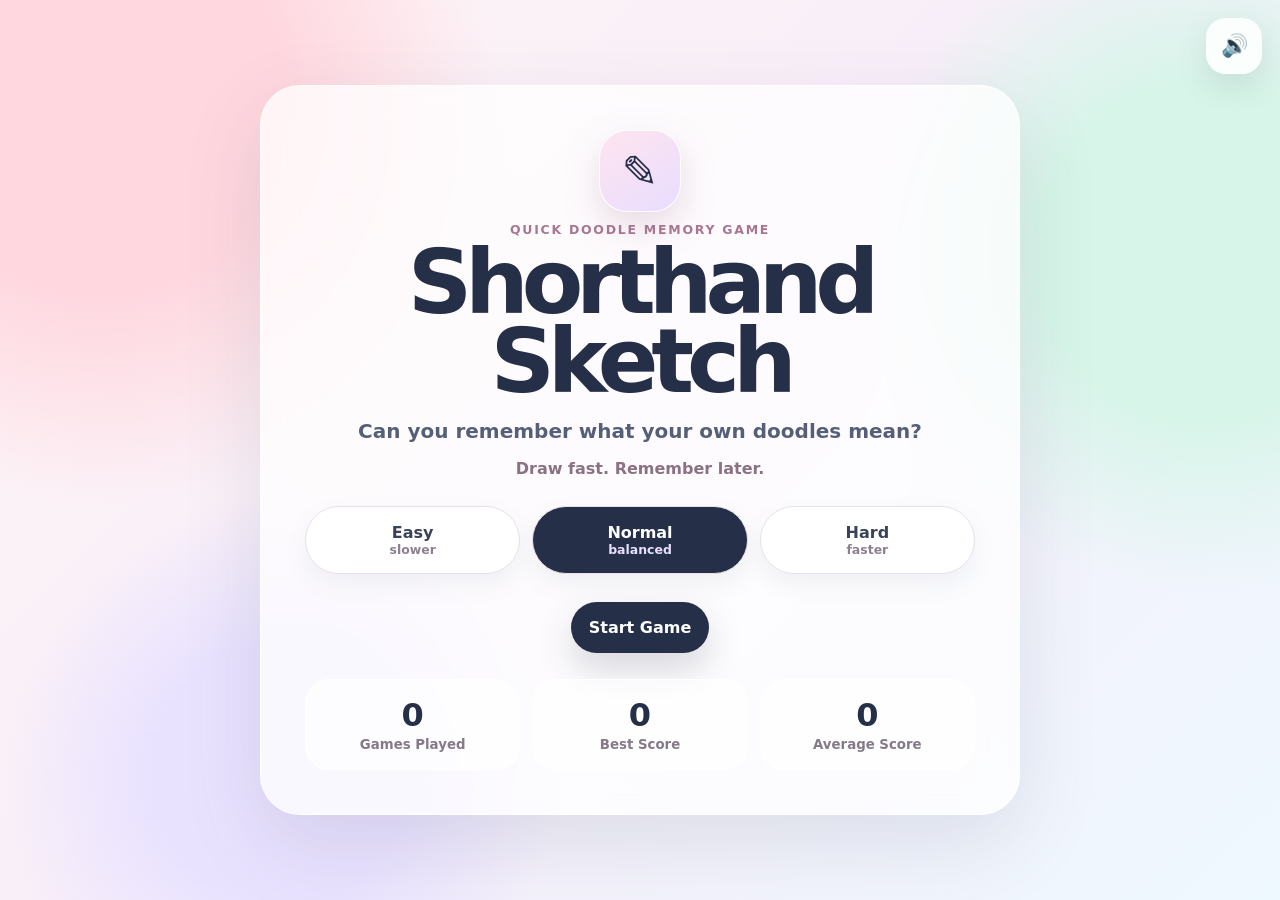
==== commit 88fa76df: "Add files via upload" ====
--- a/index.html
+++ b/index.html
@@ -2,79 +2,59 @@
 <html lang="en">
 <head>
   <meta charset="UTF-8" />
-  <meta name="viewport" content="width=device-width, initial-scale=1.0" />
+  <meta name="viewport" content="width=device-width, initial-scale=1.0, viewport-fit=cover" />
   <title>Shorthand Sketch</title>
   <link rel="stylesheet" href="style.css" />
 </head>
 <body>
-  <button id="muteBtn" class="floating-mute" aria-label="Mute audio">🔊</button>
-
+  <button id="muteBtn" class="float-audio" aria-label="Toggle sound">🔊</button>
   <main class="app">
-    <section id="homeScreen" class="screen active home-screen">
-      <div class="hero-card">
-        <div class="logo-mark">✎</div>
-        <p class="eyebrow">Five-minute memory sketch game</p>
+    <section id="homeScreen" class="screen active home">
+      <div class="home-card">
+        <div class="logo">✎</div>
+        <p class="eyebrow">quick doodle memory game</p>
         <h1>Shorthand Sketch</h1>
         <p class="tagline">Can you remember what your own doodles mean?</p>
-        <p class="subcopy">Draw fast. Remember later.</p>
-
-        <div class="mode-row">
-          <button class="mode-btn selected" data-mode="classic">Classic</button>
-          <button class="mode-btn" data-mode="daily">Daily Challenge <span id="dailyDoneBadge"></span></button>
+        <p class="mini">Draw fast. Remember later.</p>
+        <div class="difficulty" id="difficultyPanel">
+          <button data-difficulty="easy">Easy <span>slower</span></button>
+          <button data-difficulty="normal" class="selected">Normal <span>balanced</span></button>
+          <button data-difficulty="hard">Hard <span>faster</span></button>
         </div>
-
-        <div class="difficulty-panel" id="difficultyPanel">
-          <button class="difficulty-btn" data-difficulty="easy">Easy<br><small>6–7 sec</small></button>
-          <button class="difficulty-btn selected" data-difficulty="normal">Normal<br><small>5–6 sec</small></button>
-          <button class="difficulty-btn" data-difficulty="hard">Hard<br><small>3–4 sec</small></button>
-        </div>
-
-        <button id="startBtn" class="primary-btn">Start Game</button>
-
-        <div class="stats-grid">
-          <div><strong id="gamesPlayed">0</strong><span>Games Played</span></div>
-          <div><strong id="bestScore">0</strong><span>Best Score</span></div>
-          <div><strong id="averageScore">0</strong><span>Average Score</span></div>
-          <div><strong id="dailyBest">0</strong><span>Daily Best</span></div>
+        <button id="startBtn" class="primary">Start Game</button>
+        <div class="stats">
+          <div><b id="gamesPlayed">0</b><small>Games Played</small></div>
+          <div><b id="bestScore">0</b><small>Best Score</small></div>
+          <div><b id="averageScore">0</b><small>Average Score</small></div>
         </div>
       </div>
     </section>
 
-    <section id="countdownScreen" class="screen countdown-screen">
-      <div id="countdownText" class="countdown-text">3</div>
+    <section id="countdownScreen" class="screen countdown"><div id="countdownText">3</div></section>
+
+    <section id="drawScreen" class="screen draw">
+      <header class="topbar">
+        <div><p class="eyebrow">drawing phase</p><h2>Sketch what you hear</h2></div>
+        <div class="pill"><span id="drawProgress">1 / 10</span><b id="timerText">0.0s</b></div>
+        <div class="pill wide"><span id="listenText">Listen carefully</span><b id="activeBoxLabel">Box 1</b></div>
+      </header>
+      <div class="workspace">
+        <aside class="tools">
+          <button id="penBtn" class="tool active">Pen</button>
+          <button id="eraserBtn" class="tool">Eraser</button>
+          <button id="clearBoxBtn" class="tool">Clear Box</button>
+          <button id="clearAllBtn" class="tool danger">Clear All</button>
+          <label class="range">Thickness <input id="thicknessRange" type="range" min="2" max="18" value="5" /></label>
+          <div id="palette" class="palette" aria-label="Pen colours"></div>
+        </aside>
+        <div id="canvasGrid" class="canvas-grid" aria-label="Drawing boxes"></div>
+      </div>
     </section>
 
-    <section id="drawScreen" class="screen draw-screen">
-      <header class="game-header">
-        <div>
-          <p class="eyebrow">Drawing Phase</p>
-          <h2>Sketch what you hear</h2>
-        </div>
-        <div class="status-pill"><span id="drawProgress">1 / 10</span><strong id="timerText">0.0s</strong></div>
-        <div class="status-pill wide"><span id="listenText">Listen carefully</span><strong id="activeBoxLabel">Box 1</strong></div>
-      </header>
-
-      <div class="tool-bar">
-        <button class="tool-btn active" id="penBtn">Pen</button>
-        <button class="tool-btn" id="eraserBtn">Eraser</button>
-        <button class="tool-btn" id="undoBtn">Undo</button>
-        <button class="tool-btn" id="redoBtn">Redo</button>
-        <button class="tool-btn" id="clearBoxBtn">Clear Box</button>
-        <button class="tool-btn danger" id="clearAllBtn">Clear All</button>
-        <label class="slider-label">Thickness <input id="thicknessRange" type="range" min="2" max="18" value="5"></label>
-        <div class="palette" id="palette"></div>
-      </div>
-
-      <div id="canvasGrid" class="canvas-grid"></div>
-    </section>
-
-    <section id="guessScreen" class="screen guess-screen">
-      <header class="game-header compact">
-        <div>
-          <p class="eyebrow">Guessing Phase</p>
-          <h2>What did your doodles mean?</h2>
-        </div>
-        <button id="submitBtn" class="primary-btn small">Check Answers</button>
+    <section id="guessScreen" class="screen guess">
+      <header class="topbar compact">
+        <div><p class="eyebrow">guessing phase</p><h2>Use your doodles to remember</h2></div>
+        <button id="submitBtn" class="primary small">Check Answers</button>
       </header>
       <div class="guess-layout">
         <div id="guessDrawingList" class="guess-drawings"></div>
@@ -82,20 +62,16 @@
       </div>
     </section>
 
-    <section id="resultScreen" class="screen result-screen">
+    <section id="resultScreen" class="screen result">
       <div class="result-card">
-        <p class="eyebrow">Results</p>
+        <p class="eyebrow">results</p>
         <h2 id="resultTitle">Fantastic Recall</h2>
-        <div class="score-big"><span id="scoreText">0 / 10</span><small id="percentText">0%</small></div>
+        <div class="score"><b id="scoreText">0 / 10</b><span id="percentText">0%</span></div>
         <div id="resultList" class="result-list"></div>
-        <div class="result-actions">
-          <button id="playAgainBtn" class="primary-btn">Play Again</button>
-          <button id="homeBtn" class="secondary-btn">Home</button>
-        </div>
+        <div class="actions"><button id="playAgainBtn" class="primary">Play Again</button><button id="homeBtn" class="secondary">Home</button></div>
       </div>
     </section>
   </main>
-
   <script src="script.js"></script>
 </body>
 </html>
--- a/style.css
+++ b/style.css
@@ -1,13 +1 @@
-:root{
-  --ink:#263047;--muted:#6b6f83;--cream:#fffaf4;--card:rgba(255,255,255,.78);--line:rgba(38,48,71,.12);
-  --pink:#ffdbe7;--lilac:#e8ddff;--mint:#d8f3e8;--sun:#fff1b8;--coral:#ff8fa3;--green:#44ad69;--red:#d94a66;
-  --shadow:0 18px 55px rgba(65,55,90,.16);--radius:30px;
-}
-*{box-sizing:border-box;-webkit-tap-highlight-color:transparent} html,body{margin:0;min-height:100%;font-family:Inter, ui-sans-serif, system-ui, -apple-system, BlinkMacSystemFont, "Segoe UI", sans-serif;color:var(--ink)}
-body{background:radial-gradient(circle at 10% 15%,#ffd1df 0 12%,transparent 32%),radial-gradient(circle at 85% 18%,#dfd8ff 0 14%,transparent 34%),radial-gradient(circle at 82% 76%,#d4f2e6 0 15%,transparent 34%),linear-gradient(135deg,#fff8ef,#fff4fa 45%,#f1f8ff);overflow-x:hidden}
-button,input{font:inherit}button{border:0;cursor:pointer;color:var(--ink)}.floating-mute{position:fixed;right:22px;top:22px;z-index:20;width:54px;height:54px;border-radius:18px;background:var(--card);box-shadow:var(--shadow);font-size:23px}.app{width:min(1500px,100%);margin:0 auto;padding:22px}.screen{display:none;animation:fade .35s ease}.screen.active{display:block}@keyframes fade{from{opacity:0;transform:translateY(8px)}to{opacity:1;transform:translateY(0)}}
-.home-screen,.countdown-screen{min-height:calc(100vh - 44px);display:none;place-items:center}.home-screen.active,.countdown-screen.active{display:grid}.hero-card,.result-card{width:min(760px,100%);padding:44px;border-radius:42px;background:var(--card);box-shadow:var(--shadow);border:1px solid var(--line);backdrop-filter:blur(16px);text-align:center}.logo-mark{width:74px;height:74px;border-radius:26px;background:linear-gradient(135deg,var(--pink),var(--lilac));display:grid;place-items:center;margin:0 auto 16px;font-size:42px;box-shadow:inset 0 0 0 1px rgba(255,255,255,.8)}.eyebrow{text-transform:uppercase;letter-spacing:.18em;font-weight:900;color:#9b6f8a;font-size:13px;margin:0 0 8px}h1{font-size:clamp(44px,8vw,82px);line-height:.9;margin:0 0 12px;letter-spacing:-.07em}h2{font-size:clamp(32px,5vw,58px);line-height:.95;margin:0;letter-spacing:-.06em}.tagline{font-size:21px;font-weight:800;margin:0}.subcopy{font-size:18px;color:var(--muted);margin:10px 0 26px}.mode-row,.difficulty-panel{display:flex;gap:12px;justify-content:center;flex-wrap:wrap;margin:16px 0}.mode-btn,.difficulty-btn,.tool-btn,.secondary-btn{background:#fff;border:1px solid var(--line);border-radius:999px;padding:14px 20px;font-weight:900;box-shadow:0 8px 25px rgba(65,55,90,.08);transition:.2s}.mode-btn:hover,.difficulty-btn:hover,.tool-btn:hover,.primary-btn:hover,.secondary-btn:hover{transform:translateY(-2px)}.selected,.tool-btn.active{background:#f2e8ff;border-color:#d8c2ff}.difficulty-btn small{color:var(--muted)}.primary-btn{border-radius:999px;background:linear-gradient(135deg,#ff8fa3,#8e75ff);color:#fff;padding:17px 34px;font-weight:1000;font-size:18px;box-shadow:0 16px 35px rgba(142,117,255,.28)}.primary-btn.small{padding:13px 22px;font-size:16px}.stats-grid{display:grid;grid-template-columns:repeat(4,1fr);gap:12px;margin-top:28px}.stats-grid div{padding:16px;border-radius:22px;background:rgba(255,255,255,.7);border:1px solid var(--line)}.stats-grid strong{display:block;font-size:27px}.stats-grid span{font-size:12px;font-weight:800;color:var(--muted)}.countdown-text{font-size:clamp(86px,18vw,210px);font-weight:1000;letter-spacing:-.08em;animation:pop .75s ease infinite alternate}@keyframes pop{to{transform:scale(1.08)}}
-.game-header{display:grid;grid-template-columns:minmax(240px,1fr) auto auto;gap:16px;align-items:center;margin-bottom:16px}.game-header.compact{grid-template-columns:1fr auto}.status-pill{min-width:150px;background:var(--card);border:1px solid var(--line);border-radius:28px;padding:14px 22px;box-shadow:var(--shadow);display:flex;gap:12px;align-items:center;justify-content:space-between}.status-pill.wide{min-width:310px}.status-pill span{color:var(--muted);font-weight:800}.status-pill strong{font-size:22px}.tool-bar{position:sticky;top:10px;z-index:10;display:flex;align-items:center;gap:10px;flex-wrap:wrap;background:rgba(255,255,255,.82);border:1px solid var(--line);border-radius:28px;padding:12px;box-shadow:var(--shadow);backdrop-filter:blur(14px);margin-bottom:18px}.tool-btn{padding:12px 16px}.tool-btn.danger{color:var(--red)}.slider-label{display:flex;align-items:center;gap:9px;font-weight:900;color:var(--muted)}.palette{display:flex;gap:8px}.swatch{width:34px;height:34px;border-radius:50%;border:3px solid #fff;box-shadow:0 0 0 1px var(--line)}.swatch.active{box-shadow:0 0 0 4px #e8ddff}.canvas-grid{display:grid;grid-template-columns:repeat(auto-fit,minmax(220px,1fr));gap:18px;padding-bottom:40px}.sketch-card{background:rgba(255,255,255,.86);border:1px solid var(--line);border-radius:28px;padding:12px;box-shadow:0 12px 34px rgba(65,55,90,.10);min-width:4cm}.sketch-card.active{outline:4px solid rgba(142,117,255,.28);transform:translateY(-2px)}.sketch-head{display:flex;justify-content:space-between;align-items:center;margin:0 4px 10px;font-weight:1000;color:#9b6f8a}.sketch-card canvas{display:block;width:100%;height:210px;background:#fff;border-radius:22px;border:2px dashed rgba(38,48,71,.13);touch-action:none}.guess-layout{display:grid;grid-template-columns:minmax(400px,.9fr) minmax(360px,1fr);gap:20px;align-items:start}.guess-drawings,.answer-list{display:grid;gap:12px}.guess-drawings{position:sticky;top:16px;max-height:calc(100vh - 130px);overflow:auto;padding-right:4px}.guess-card,.answer-row,.result-row{display:grid;grid-template-columns:70px 1fr;gap:12px;align-items:center;background:rgba(255,255,255,.85);border:1px solid var(--line);border-radius:24px;padding:12px;box-shadow:0 10px 28px rgba(65,55,90,.09)}.guess-card img{width:100%;height:105px;object-fit:contain;background:#fff;border-radius:18px;border:1px dashed var(--line)}.num{font-weight:1000;color:#9b6f8a;text-align:center}.answer-row input{width:100%;border:1px solid var(--line);border-radius:18px;padding:16px 18px;font-weight:800;background:#fff;color:var(--ink);font-size:17px}.answer-row input:focus{outline:4px solid rgba(142,117,255,.2)}.result-card{text-align:left}.score-big{display:flex;align-items:end;gap:16px;margin:18px 0}.score-big span{font-size:58px;font-weight:1000;letter-spacing:-.06em}.score-big small{font-size:24px;font-weight:900;color:var(--muted)}.result-list{display:grid;gap:10px}.result-row{grid-template-columns:46px 1fr auto}.result-row b{display:block}.result-row small{color:var(--muted);font-weight:800}.ok{color:var(--green);font-size:24px}.no{color:var(--red);font-size:24px}.result-actions{display:flex;gap:12px;justify-content:center;margin-top:24px}.secondary-btn{padding:16px 28px}
-@media (min-width:1100px){.canvas-grid{grid-template-columns:repeat(5,minmax(210px,1fr))}.sketch-card canvas{height:230px}}
-@media (max-width:800px){.app{padding:14px}.hero-card,.result-card{padding:28px;border-radius:32px}.stats-grid{grid-template-columns:repeat(2,1fr)}.game-header,.game-header.compact{grid-template-columns:1fr}.status-pill,.status-pill.wide{min-width:0;width:100%}.tool-bar{top:6px;gap:8px}.tool-btn{padding:11px 13px}.canvas-grid{grid-template-columns:1fr}.sketch-card canvas{height:260px}.guess-layout{grid-template-columns:1fr}.guess-drawings{position:relative;top:0;max-height:none;grid-template-columns:1fr}.guess-card img{height:190px}}
-@media (max-width:480px){h1{font-size:48px}h2{font-size:36px}.sketch-card canvas{height:240px}.guess-card,.answer-row{grid-template-columns:48px 1fr}.mode-btn,.difficulty-btn{width:100%}}
+*{box-sizing:border-box}html,body{margin:0;min-height:100%;font-family:Inter,ui-sans-serif,system-ui,-apple-system,BlinkMacSystemFont,"Segoe UI",sans-serif;color:#253048;background:radial-gradient(circle at 8% 12%,#ffd7df 0 13%,transparent 28%),radial-gradient(circle at 94% 28%,#d7f5e9 0 12%,transparent 25%),radial-gradient(circle at 22% 86%,#e9e2ff 0 10%,transparent 22%),linear-gradient(135deg,#fff7f5,#f8eef9 45%,#eef8ff);background-attachment:fixed}.app{min-height:100vh}.screen{display:none;min-height:100vh;padding:clamp(16px,2vw,30px)}.screen.active{display:block;animation:fade .28s ease}.float-audio{position:fixed;right:18px;top:18px;z-index:20;width:56px;height:56px;border:0;border-radius:20px;background:#ffffffd9;box-shadow:0 12px 30px #59607825;font-size:22px;cursor:pointer}.eyebrow{text-transform:uppercase;letter-spacing:.14em;color:#a77792;font-weight:900;font-size:.78rem;margin:0 0 6px}.home{display:none;place-items:center}.home.active{display:grid}.home-card{width:min(760px,94vw);padding:44px;border:1px solid #ffffffc8;border-radius:40px;background:#ffffffbf;box-shadow:0 28px 80px #44506a22;text-align:center;backdrop-filter:blur(18px)}.logo{width:82px;height:82px;margin:0 auto 10px;display:grid;place-items:center;border-radius:28px;background:linear-gradient(145deg,#ffe4ef,#e8ddff);font-size:44px;box-shadow:inset 0 0 0 1px #fff,0 14px 35px #a7779240}h1{margin:0;font-size:clamp(3rem,7vw,6rem);line-height:.88;letter-spacing:-.08em}h2{margin:0;font-size:clamp(2rem,4vw,4.2rem);line-height:.9;letter-spacing:-.065em}.tagline{font-size:1.25rem;font-weight:800;color:#556078;margin:18px 0 8px}.mini{color:#8b7282;font-weight:800}.difficulty{display:grid;grid-template-columns:repeat(3,1fr);gap:12px;margin:28px 0}.difficulty button,.primary,.secondary,.tool{border:0;border-radius:999px;padding:16px 18px;font:inherit;font-weight:900;cursor:pointer;transition:transform .18s,box-shadow .18s,background .18s}.difficulty button{background:#fff;color:#3a4258;border:1px solid #eadfea;box-shadow:0 10px 24px #51607014}.difficulty button span{display:block;font-size:.78rem;color:#8d8091}.difficulty button.selected{background:#253048;color:white}.difficulty button.selected span{color:#eadfff}.primary{background:#253048;color:white;box-shadow:0 16px 36px #2530482e}.primary.small{padding:13px 20px}.secondary{background:#fff;color:#253048;border:1px solid #ded9e5}.primary:hover,.secondary:hover,.tool:hover,.difficulty button:hover{transform:translateY(-2px)}.stats{display:grid;grid-template-columns:repeat(3,1fr);gap:12px;margin-top:26px}.stats div{background:#fff9;border:1px solid #fff;border-radius:24px;padding:16px}.stats b{display:block;font-size:2rem}.stats small{font-weight:800;color:#86798a}.countdown.active{display:grid;place-items:center}.countdown div{font-size:clamp(6rem,18vw,16rem);font-weight:1000;letter-spacing:-.1em;animation:pop .85s ease both}.topbar{display:grid;grid-template-columns:minmax(210px,1fr) auto minmax(230px,360px);gap:16px;align-items:center;margin:0 auto 16px;max-width:1500px}.topbar.compact{grid-template-columns:1fr auto}.pill{background:#ffffffd8;border:1px solid #ded8e6;border-radius:28px;padding:14px 22px;box-shadow:0 14px 32px #52607818;min-width:160px}.pill span{display:block;color:#6d7184;font-weight:800}.pill b{font-size:1.35rem}.workspace{display:grid;grid-template-columns:240px minmax(0,1fr);gap:18px;max-width:1500px;margin:0 auto}.tools{position:sticky;top:18px;align-self:start;padding:16px;border-radius:30px;background:#ffffffc9;border:1px solid #fff;box-shadow:0 18px 46px #5260781b;display:grid;gap:10px}.tool{background:#fff;color:#253048;border:1px solid #ded9e5}.tool.active{background:#f0e2ff;border-color:#d7bdf8}.tool.danger{color:#c53c5c}.range{font-weight:900;color:#6d7184}.range input{width:100%;accent-color:#83bf62}.palette{display:flex;gap:9px;flex-wrap:wrap}.swatch{width:34px;height:34px;border-radius:50%;border:3px solid white;box-shadow:0 0 0 1px #d8d1df,0 5px 12px #3332;cursor:pointer}.swatch.selected{box-shadow:0 0 0 4px #eadbff,0 7px 16px #3333}.canvas-grid{display:grid;grid-template-columns:repeat(auto-fit,minmax(190px,1fr));gap:16px;align-items:start}.sketch-card{background:#ffffffd8;border:1px solid #fff;border-radius:28px;padding:12px;box-shadow:0 16px 38px #52607818;min-width:4cm}.sketch-card.active{outline:4px solid #e5d4ff;box-shadow:0 20px 46px #9b78ce2c}.card-num{font-size:1.1rem;font-weight:1000;color:#a46f8d;margin:0 0 8px 5px}.sketch-card canvas{display:block;width:100%;height:190px;border-radius:20px;background:#fff;border:2px dashed #e7dfe8;touch-action:none}.guess-layout{max-width:1500px;margin:0 auto;display:grid;grid-template-columns:minmax(360px,44%) 1fr;gap:18px}.guess-drawings{display:grid;grid-template-columns:repeat(2,minmax(150px,1fr));gap:12px;align-content:start;max-height:calc(100vh - 132px);overflow:auto;padding-right:4px}.guess-thumb{background:#ffffffd5;border:1px solid #fff;border-radius:24px;padding:10px;box-shadow:0 12px 28px #52607814}.guess-thumb img{width:100%;aspect-ratio:1.25/1;object-fit:contain;background:#fff;border-radius:16px;border:1px dashed #eadfea}.answer-list{background:#ffffffc8;border:1px solid #fff;border-radius:30px;padding:18px;box-shadow:0 18px 46px #52607818;display:grid;gap:12px;align-content:start}.answer-row{display:grid;grid-template-columns:42px 1fr;gap:10px;align-items:center}.answer-row label{font-weight:1000;color:#a46f8d;text-align:center}.answer-row input{width:100%;padding:16px 18px;border-radius:18px;border:1px solid #ddd6e1;background:#fff;font:inherit;font-weight:800;color:#253048}.result.active{display:grid;place-items:center}.result-card{width:min(980px,95vw);max-height:92vh;overflow:auto;background:#ffffffd6;border:1px solid #fff;border-radius:38px;padding:34px;box-shadow:0 28px 80px #52607824}.score{display:flex;gap:20px;align-items:end;margin:12px 0 20px}.score b{font-size:clamp(3rem,8vw,6rem);letter-spacing:-.08em}.score span{font-weight:1000;color:#7a7184;font-size:1.6rem}.result-list{display:grid;gap:10px}.result-row{display:grid;grid-template-columns:40px 1fr 1fr 50px;gap:10px;align-items:center;background:#fff;border-radius:18px;padding:12px}.result-row b{color:#a46f8d}.ok{color:#16885b}.bad{color:#c53c5c}.actions{display:flex;gap:12px;margin-top:22px}@keyframes fade{from{opacity:0;transform:translateY(8px)}to{opacity:1;transform:none}}@keyframes pop{0%{transform:scale(.7);opacity:0}55%{transform:scale(1.08);opacity:1}100%{transform:scale(1);opacity:1}}@media(max-width:900px){.topbar,.workspace,.guess-layout{grid-template-columns:1fr}.tools{position:static;grid-template-columns:repeat(2,1fr)}.range,.palette{grid-column:1/-1}.canvas-grid{grid-template-columns:repeat(auto-fit,minmax(160px,1fr))}.sketch-card canvas{height:170px}.guess-drawings{max-height:none;grid-template-columns:repeat(2,1fr)}}@media(max-width:560px){.screen{padding:12px}.home-card{padding:28px 18px;border-radius:30px}.difficulty,.stats{grid-template-columns:1fr}.tools{grid-template-columns:1fr 1fr}.canvas-grid{grid-template-columns:1fr}.sketch-card canvas{height:230px}.guess-drawings{grid-template-columns:1fr}.result-row{grid-template-columns:32px 1fr}.result-row span:nth-child(3),.result-row i{grid-column:2}.actions{flex-direction:column}.float-audio{width:50px;height:50px}}
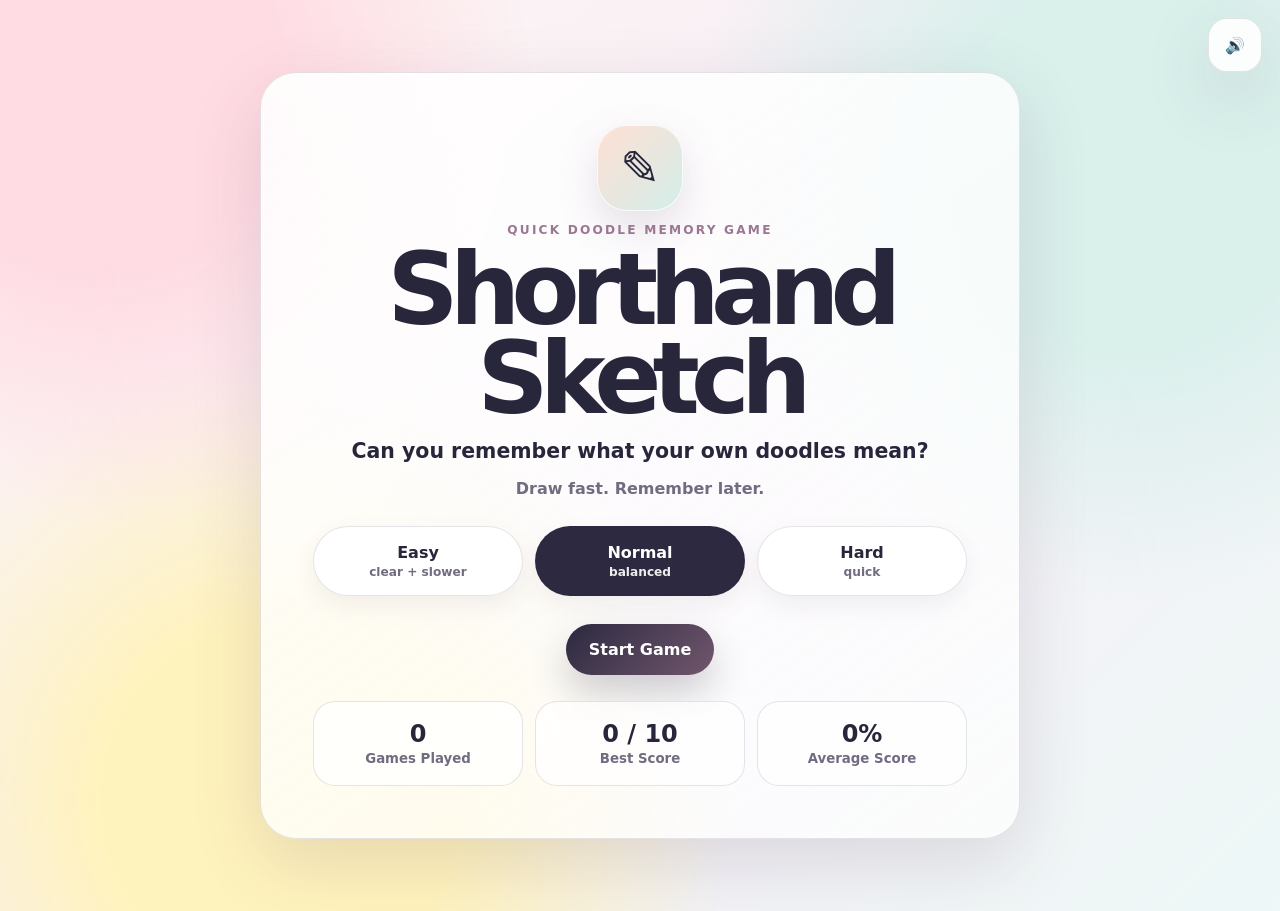
==== commit 6225129e: "Add files via upload" ====
--- a/index.html
+++ b/index.html
@@ -9,7 +9,7 @@
 <body>
   <button id="muteBtn" class="float-audio" aria-label="Toggle sound">🔊</button>
   <main class="app">
-    <section id="homeScreen" class="screen active home">
+    <section id="homeScreen" class="screen active home-screen">
       <div class="home-card">
         <div class="logo">✎</div>
         <p class="eyebrow">quick doodle memory game</p>
@@ -17,58 +17,61 @@
         <p class="tagline">Can you remember what your own doodles mean?</p>
         <p class="mini">Draw fast. Remember later.</p>
         <div class="difficulty" id="difficultyPanel">
-          <button data-difficulty="easy">Easy <span>slower</span></button>
-          <button data-difficulty="normal" class="selected">Normal <span>balanced</span></button>
-          <button data-difficulty="hard">Hard <span>faster</span></button>
+          <button type="button" data-difficulty="easy">Easy <span>clear + slower</span></button>
+          <button type="button" data-difficulty="normal" class="selected">Normal <span>balanced</span></button>
+          <button type="button" data-difficulty="hard">Hard <span>quick</span></button>
         </div>
-        <button id="startBtn" class="primary">Start Game</button>
+        <button id="startBtn" class="primary" type="button">Start Game</button>
         <div class="stats">
           <div><b id="gamesPlayed">0</b><small>Games Played</small></div>
-          <div><b id="bestScore">0</b><small>Best Score</small></div>
-          <div><b id="averageScore">0</b><small>Average Score</small></div>
+          <div><b id="bestScore">0 / 10</b><small>Best Score</small></div>
+          <div><b id="averageScore">0%</b><small>Average Score</small></div>
         </div>
       </div>
     </section>
 
-    <section id="countdownScreen" class="screen countdown"><div id="countdownText">3</div></section>
+    <section id="countdownScreen" class="screen countdown-screen"><div id="countdownText">3</div></section>
 
-    <section id="drawScreen" class="screen draw">
+    <section id="drawScreen" class="screen draw-screen">
       <header class="topbar">
         <div><p class="eyebrow">drawing phase</p><h2>Sketch what you hear</h2></div>
-        <div class="pill"><span id="drawProgress">1 / 10</span><b id="timerText">0.0s</b></div>
-        <div class="pill wide"><span id="listenText">Listen carefully</span><b id="activeBoxLabel">Box 1</b></div>
+        <div class="status-pills">
+          <div class="pill"><span id="drawProgress">1 / 10</span><b id="timerText">0.0s</b></div>
+          <div class="pill wide"><span id="listenText">Listen carefully</span><b id="activeBoxLabel">Box 1</b></div>
+        </div>
       </header>
       <div class="workspace">
         <aside class="tools">
-          <button id="penBtn" class="tool active">Pen</button>
-          <button id="eraserBtn" class="tool">Eraser</button>
-          <button id="clearBoxBtn" class="tool">Clear Box</button>
-          <button id="clearAllBtn" class="tool danger">Clear All</button>
-          <label class="range">Thickness <input id="thicknessRange" type="range" min="2" max="18" value="5" /></label>
+          <button id="penBtn" class="tool active" type="button" data-tool="pen">Pen</button>
+          <button id="eraserBtn" class="tool" type="button" data-tool="eraser">Eraser</button>
+          <button id="clearBoxBtn" class="tool" type="button">Clear Box</button>
+          <button id="clearAllBtn" class="tool danger" type="button">Clear All</button>
+          <label class="range">Thickness <input id="thicknessRange" type="range" min="1" max="100" value="25" /></label>
+          <div id="thicknessPreview" class="thickness-preview" aria-hidden="true"></div>
           <div id="palette" class="palette" aria-label="Pen colours"></div>
         </aside>
         <div id="canvasGrid" class="canvas-grid" aria-label="Drawing boxes"></div>
       </div>
     </section>
 
-    <section id="guessScreen" class="screen guess">
+    <section id="guessScreen" class="screen guess-screen">
       <header class="topbar compact">
         <div><p class="eyebrow">guessing phase</p><h2>Use your doodles to remember</h2></div>
-        <button id="submitBtn" class="primary small">Check Answers</button>
+        <button id="submitBtn" class="primary small" type="button">Check Answers</button>
       </header>
       <div class="guess-layout">
-        <div id="guessDrawingList" class="guess-drawings"></div>
-        <div id="answerList" class="answer-list"></div>
+        <div id="guessDrawingList" class="guess-drawings" aria-label="Your sketches"></div>
+        <form id="answerList" class="answer-list"></form>
       </div>
     </section>
 
-    <section id="resultScreen" class="screen result">
+    <section id="resultScreen" class="screen result-screen">
       <div class="result-card">
         <p class="eyebrow">results</p>
         <h2 id="resultTitle">Fantastic Recall</h2>
         <div class="score"><b id="scoreText">0 / 10</b><span id="percentText">0%</span></div>
         <div id="resultList" class="result-list"></div>
-        <div class="actions"><button id="playAgainBtn" class="primary">Play Again</button><button id="homeBtn" class="secondary">Home</button></div>
+        <div class="actions"><button id="playAgainBtn" class="primary" type="button">Play Again</button><button id="homeBtn" class="secondary" type="button">Home</button></div>
       </div>
     </section>
   </main>
--- a/style.css
+++ b/style.css
@@ -1 +1 @@
-*{box-sizing:border-box}html,body{margin:0;min-height:100%;font-family:Inter,ui-sans-serif,system-ui,-apple-system,BlinkMacSystemFont,"Segoe UI",sans-serif;color:#253048;background:radial-gradient(circle at 8% 12%,#ffd7df 0 13%,transparent 28%),radial-gradient(circle at 94% 28%,#d7f5e9 0 12%,transparent 25%),radial-gradient(circle at 22% 86%,#e9e2ff 0 10%,transparent 22%),linear-gradient(135deg,#fff7f5,#f8eef9 45%,#eef8ff);background-attachment:fixed}.app{min-height:100vh}.screen{display:none;min-height:100vh;padding:clamp(16px,2vw,30px)}.screen.active{display:block;animation:fade .28s ease}.float-audio{position:fixed;right:18px;top:18px;z-index:20;width:56px;height:56px;border:0;border-radius:20px;background:#ffffffd9;box-shadow:0 12px 30px #59607825;font-size:22px;cursor:pointer}.eyebrow{text-transform:uppercase;letter-spacing:.14em;color:#a77792;font-weight:900;font-size:.78rem;margin:0 0 6px}.home{display:none;place-items:center}.home.active{display:grid}.home-card{width:min(760px,94vw);padding:44px;border:1px solid #ffffffc8;border-radius:40px;background:#ffffffbf;box-shadow:0 28px 80px #44506a22;text-align:center;backdrop-filter:blur(18px)}.logo{width:82px;height:82px;margin:0 auto 10px;display:grid;place-items:center;border-radius:28px;background:linear-gradient(145deg,#ffe4ef,#e8ddff);font-size:44px;box-shadow:inset 0 0 0 1px #fff,0 14px 35px #a7779240}h1{margin:0;font-size:clamp(3rem,7vw,6rem);line-height:.88;letter-spacing:-.08em}h2{margin:0;font-size:clamp(2rem,4vw,4.2rem);line-height:.9;letter-spacing:-.065em}.tagline{font-size:1.25rem;font-weight:800;color:#556078;margin:18px 0 8px}.mini{color:#8b7282;font-weight:800}.difficulty{display:grid;grid-template-columns:repeat(3,1fr);gap:12px;margin:28px 0}.difficulty button,.primary,.secondary,.tool{border:0;border-radius:999px;padding:16px 18px;font:inherit;font-weight:900;cursor:pointer;transition:transform .18s,box-shadow .18s,background .18s}.difficulty button{background:#fff;color:#3a4258;border:1px solid #eadfea;box-shadow:0 10px 24px #51607014}.difficulty button span{display:block;font-size:.78rem;color:#8d8091}.difficulty button.selected{background:#253048;color:white}.difficulty button.selected span{color:#eadfff}.primary{background:#253048;color:white;box-shadow:0 16px 36px #2530482e}.primary.small{padding:13px 20px}.secondary{background:#fff;color:#253048;border:1px solid #ded9e5}.primary:hover,.secondary:hover,.tool:hover,.difficulty button:hover{transform:translateY(-2px)}.stats{display:grid;grid-template-columns:repeat(3,1fr);gap:12px;margin-top:26px}.stats div{background:#fff9;border:1px solid #fff;border-radius:24px;padding:16px}.stats b{display:block;font-size:2rem}.stats small{font-weight:800;color:#86798a}.countdown.active{display:grid;place-items:center}.countdown div{font-size:clamp(6rem,18vw,16rem);font-weight:1000;letter-spacing:-.1em;animation:pop .85s ease both}.topbar{display:grid;grid-template-columns:minmax(210px,1fr) auto minmax(230px,360px);gap:16px;align-items:center;margin:0 auto 16px;max-width:1500px}.topbar.compact{grid-template-columns:1fr auto}.pill{background:#ffffffd8;border:1px solid #ded8e6;border-radius:28px;padding:14px 22px;box-shadow:0 14px 32px #52607818;min-width:160px}.pill span{display:block;color:#6d7184;font-weight:800}.pill b{font-size:1.35rem}.workspace{display:grid;grid-template-columns:240px minmax(0,1fr);gap:18px;max-width:1500px;margin:0 auto}.tools{position:sticky;top:18px;align-self:start;padding:16px;border-radius:30px;background:#ffffffc9;border:1px solid #fff;box-shadow:0 18px 46px #5260781b;display:grid;gap:10px}.tool{background:#fff;color:#253048;border:1px solid #ded9e5}.tool.active{background:#f0e2ff;border-color:#d7bdf8}.tool.danger{color:#c53c5c}.range{font-weight:900;color:#6d7184}.range input{width:100%;accent-color:#83bf62}.palette{display:flex;gap:9px;flex-wrap:wrap}.swatch{width:34px;height:34px;border-radius:50%;border:3px solid white;box-shadow:0 0 0 1px #d8d1df,0 5px 12px #3332;cursor:pointer}.swatch.selected{box-shadow:0 0 0 4px #eadbff,0 7px 16px #3333}.canvas-grid{display:grid;grid-template-columns:repeat(auto-fit,minmax(190px,1fr));gap:16px;align-items:start}.sketch-card{background:#ffffffd8;border:1px solid #fff;border-radius:28px;padding:12px;box-shadow:0 16px 38px #52607818;min-width:4cm}.sketch-card.active{outline:4px solid #e5d4ff;box-shadow:0 20px 46px #9b78ce2c}.card-num{font-size:1.1rem;font-weight:1000;color:#a46f8d;margin:0 0 8px 5px}.sketch-card canvas{display:block;width:100%;height:190px;border-radius:20px;background:#fff;border:2px dashed #e7dfe8;touch-action:none}.guess-layout{max-width:1500px;margin:0 auto;display:grid;grid-template-columns:minmax(360px,44%) 1fr;gap:18px}.guess-drawings{display:grid;grid-template-columns:repeat(2,minmax(150px,1fr));gap:12px;align-content:start;max-height:calc(100vh - 132px);overflow:auto;padding-right:4px}.guess-thumb{background:#ffffffd5;border:1px solid #fff;border-radius:24px;padding:10px;box-shadow:0 12px 28px #52607814}.guess-thumb img{width:100%;aspect-ratio:1.25/1;object-fit:contain;background:#fff;border-radius:16px;border:1px dashed #eadfea}.answer-list{background:#ffffffc8;border:1px solid #fff;border-radius:30px;padding:18px;box-shadow:0 18px 46px #52607818;display:grid;gap:12px;align-content:start}.answer-row{display:grid;grid-template-columns:42px 1fr;gap:10px;align-items:center}.answer-row label{font-weight:1000;color:#a46f8d;text-align:center}.answer-row input{width:100%;padding:16px 18px;border-radius:18px;border:1px solid #ddd6e1;background:#fff;font:inherit;font-weight:800;color:#253048}.result.active{display:grid;place-items:center}.result-card{width:min(980px,95vw);max-height:92vh;overflow:auto;background:#ffffffd6;border:1px solid #fff;border-radius:38px;padding:34px;box-shadow:0 28px 80px #52607824}.score{display:flex;gap:20px;align-items:end;margin:12px 0 20px}.score b{font-size:clamp(3rem,8vw,6rem);letter-spacing:-.08em}.score span{font-weight:1000;color:#7a7184;font-size:1.6rem}.result-list{display:grid;gap:10px}.result-row{display:grid;grid-template-columns:40px 1fr 1fr 50px;gap:10px;align-items:center;background:#fff;border-radius:18px;padding:12px}.result-row b{color:#a46f8d}.ok{color:#16885b}.bad{color:#c53c5c}.actions{display:flex;gap:12px;margin-top:22px}@keyframes fade{from{opacity:0;transform:translateY(8px)}to{opacity:1;transform:none}}@keyframes pop{0%{transform:scale(.7);opacity:0}55%{transform:scale(1.08);opacity:1}100%{transform:scale(1);opacity:1}}@media(max-width:900px){.topbar,.workspace,.guess-layout{grid-template-columns:1fr}.tools{position:static;grid-template-columns:repeat(2,1fr)}.range,.palette{grid-column:1/-1}.canvas-grid{grid-template-columns:repeat(auto-fit,minmax(160px,1fr))}.sketch-card canvas{height:170px}.guess-drawings{max-height:none;grid-template-columns:repeat(2,1fr)}}@media(max-width:560px){.screen{padding:12px}.home-card{padding:28px 18px;border-radius:30px}.difficulty,.stats{grid-template-columns:1fr}.tools{grid-template-columns:1fr 1fr}.canvas-grid{grid-template-columns:1fr}.sketch-card canvas{height:230px}.guess-drawings{grid-template-columns:1fr}.result-row{grid-template-columns:32px 1fr}.result-row span:nth-child(3),.result-row i{grid-column:2}.actions{flex-direction:column}.float-audio{width:50px;height:50px}}
+ :root{--ink:#28263b;--muted:#736b80;--card:rgba(255,255,255,.82);--line:rgba(40,38,59,.12);--accent:#d69aa3;--accent2:#a7cfcb;--good:#2f956d;--bad:#c65361;--shadow:0 24px 70px rgba(88,60,86,.15);--r:28px}*{box-sizing:border-box;-webkit-tap-highlight-color:transparent}html,body{margin:0;min-height:100%;font-family:Inter,ui-sans-serif,system-ui,-apple-system,BlinkMacSystemFont,"Segoe UI",sans-serif;color:var(--ink);background:radial-gradient(circle at 8% 10%,#ffdbe3 0 12%,transparent 30%),radial-gradient(circle at 88% 18%,#d9f0eb 0 13%,transparent 32%),radial-gradient(circle at 22% 88%,#fff3bd 0 14%,transparent 35%),linear-gradient(135deg,#fff8f2,#f6edf6 48%,#eef8f7);overflow-x:hidden}button,input{font:inherit}button{border:0;cursor:pointer;color:inherit}.float-audio{position:fixed;right:18px;top:18px;z-index:20;width:54px;height:54px;border-radius:19px;background:rgba(255,255,255,.9);box-shadow:var(--shadow);border:1px solid var(--line)}.app{width:min(1440px,100%);margin:0 auto;padding:clamp(14px,2vw,28px)}.screen{display:none;animation:fade .32s ease both}.screen.active{display:block}.home-screen{min-height:calc(100vh - 40px);display:none;place-items:center}.home-screen.active{display:grid}.home-card,.result-card{width:min(760px,100%);padding:clamp(24px,5vw,52px);text-align:center;border:1px solid var(--line);background:linear-gradient(145deg,rgba(255,255,255,.9),rgba(255,255,255,.68));box-shadow:var(--shadow);border-radius:36px;backdrop-filter:blur(18px)}.logo{width:86px;height:86px;margin:0 auto 12px;border-radius:30px;display:grid;place-items:center;font-size:3rem;background:linear-gradient(135deg,#ffe0d3,#d3eeea);box-shadow:inset 0 0 0 1px rgba(255,255,255,.75),0 16px 42px rgba(83,56,78,.15)}.eyebrow{text-transform:uppercase;letter-spacing:.18em;font-size:.76rem;font-weight:900;color:#9b7892;margin:0 0 8px}h1{margin:0;font-size:clamp(3rem,8vw,6.2rem);letter-spacing:-.09em;line-height:.9}h2{margin:0;font-size:clamp(1.7rem,4vw,3.6rem);line-height:.94;letter-spacing:-.06em}.tagline{font-weight:850;font-size:clamp(1rem,2vw,1.28rem);margin:16px 0 4px}.mini{color:var(--muted);font-weight:750}.difficulty{display:grid;grid-template-columns:repeat(3,1fr);gap:12px;margin:28px 0}.difficulty button,.tool,.primary,.secondary{border-radius:999px;font-weight:900;transition:.18s transform,.18s box-shadow,.18s background}.difficulty button{padding:1rem;background:white;border:1px solid var(--line);box-shadow:0 10px 24px rgba(87,61,84,.08)}.difficulty button span{display:block;color:var(--muted);font-size:.76rem;margin-top:3px}.difficulty button.selected{background:#2c2940;color:white}.difficulty button.selected span{color:#eee}.primary{background:linear-gradient(135deg,#2c2940,#71576d);color:white;padding:1rem 1.4rem;box-shadow:0 18px 38px rgba(44,41,64,.23)}.primary.small{padding:.85rem 1.15rem}.secondary{background:white;border:1px solid var(--line);padding:1rem 1.4rem}.primary:hover,.secondary:hover,.difficulty button:hover,.tool:hover,.float-audio:hover{transform:translateY(-2px)}.stats{display:grid;grid-template-columns:repeat(3,1fr);gap:12px;margin-top:26px}.stats div{padding:18px;border-radius:22px;background:rgba(255,255,255,.72);border:1px solid var(--line)}.stats b{display:block;font-size:1.5rem}.stats small{color:var(--muted);font-weight:750}.countdown-screen.active{display:grid;min-height:80vh;place-items:center}#countdownText{font-size:clamp(5rem,18vw,14rem);font-weight:950;letter-spacing:-.08em;animation:pop .75s ease both}.topbar{display:flex;justify-content:space-between;align-items:center;gap:16px;margin-bottom:16px}.status-pills{display:flex;gap:10px;flex-wrap:wrap;justify-content:flex-end}.pill{min-width:116px;padding:12px 18px;border-radius:24px;background:rgba(255,255,255,.86);border:1px solid var(--line);box-shadow:0 10px 26px rgba(81,60,84,.08)}.pill span{display:block;color:var(--muted);font-weight:780}.pill b{font-size:1.25rem}.pill.wide{min-width:230px}.workspace{display:grid;grid-template-columns:230px 1fr;gap:18px;align-items:start}.tools{position:sticky;top:14px;display:grid;grid-template-columns:1fr 1fr;gap:10px;padding:14px;border-radius:28px;background:rgba(255,255,255,.75);border:1px solid var(--line);box-shadow:var(--shadow);backdrop-filter:blur(18px)}.tool{background:white;border:1px solid var(--line);padding:.85rem .75rem}.tool.active{background:#2c2940;color:white}.tool.danger{color:#bd4f5f}.range{grid-column:1/-1;display:grid;gap:8px;color:var(--muted);font-weight:850}.range input{width:100%;accent-color:#70b66a}.thickness-preview{grid-column:1/-1;height:18px;border-radius:999px;background:white;border:1px solid var(--line);position:relative}.thickness-preview::after{content:"";position:absolute;left:14px;top:50%;width:60%;height:var(--preview-size,4px);border-radius:99px;background:#2c2940;transform:translateY(-50%)}.palette{grid-column:1/-1;display:flex;gap:8px;flex-wrap:wrap}.swatch{width:34px;height:34px;border-radius:50%;border:3px solid white;box-shadow:0 0 0 1px var(--line),0 6px 12px rgba(0,0,0,.08)}.swatch.selected{box-shadow:0 0 0 3px #2c2940,0 6px 12px rgba(0,0,0,.08)}.canvas-grid{display:grid;grid-template-columns:repeat(auto-fit,minmax(180px,1fr));gap:16px}.draw-box{position:relative;height:180px;min-width:4cm;border-radius:26px;background:rgba(255,255,255,.9);border:2px solid rgba(255,255,255,.82);box-shadow:0 12px 32px rgba(80,58,82,.12);overflow:hidden;transition:.18s transform,.18s border-color}.draw-box.active{border-color:var(--accent);transform:translateY(-3px);box-shadow:0 18px 46px rgba(121,73,105,.18)}.box-num{position:absolute;top:10px;left:10px;z-index:2;width:32px;height:32px;border-radius:50%;display:grid;place-items:center;background:#2c2940;color:white;font-weight:950;font-size:.9rem}.draw-box canvas{width:100%;height:100%;display:block;touch-action:none;cursor:crosshair}.guess-layout{display:grid;grid-template-columns:minmax(300px,.95fr) minmax(320px,1.05fr);gap:18px;align-items:start}.guess-drawings,.answer-list{display:grid;gap:12px}.guess-card,.answer-row{background:rgba(255,255,255,.82);border:1px solid var(--line);border-radius:22px;box-shadow:0 10px 28px rgba(80,58,82,.08)}.guess-card{display:grid;grid-template-columns:48px 1fr;align-items:center;padding:10px}.guess-card span,.answer-row label{font-weight:950;color:#9b7892}.guess-card img{width:100%;height:120px;object-fit:contain;background:white;border-radius:16px;border:1px dashed rgba(40,38,59,.16)}.answer-row{display:grid;grid-template-columns:42px 1fr;align-items:center;gap:10px;padding:12px}.answer-row input{border:0;outline:0;background:white;border-radius:16px;padding:1rem;min-width:0}.result-card{margin:30px auto}.score{display:grid;place-items:center;width:170px;height:170px;margin:18px auto;border-radius:50%;background:linear-gradient(135deg,#fff,#f8ece8);box-shadow:inset 0 0 0 1px var(--line),var(--shadow)}.score b{font-size:2.2rem}.score span{color:var(--muted);font-weight:900;margin-top:-42px}.result-list{display:grid;gap:10px;text-align:left}.result-row{display:grid;grid-template-columns:40px 1fr 1fr 34px;gap:8px;align-items:center;padding:12px;border-radius:18px;background:rgba(255,255,255,.76);border:1px solid var(--line)}.ok{color:var(--good)}.no{color:var(--bad)}.actions{display:flex;gap:12px;justify-content:center;margin-top:20px;flex-wrap:wrap}@keyframes fade{from{opacity:0;transform:translateY(10px)}to{opacity:1;transform:none}}@keyframes pop{0%{opacity:0;transform:scale(.55)}45%{opacity:1;transform:scale(1.1)}100%{transform:scale(1)}}@media(max-width:900px){.workspace{grid-template-columns:1fr}.tools{position:static;grid-template-columns:repeat(4,1fr)}.range,.palette,.thickness-preview{grid-column:1/-1}.guess-layout{grid-template-columns:1fr}.guess-drawings{grid-template-columns:repeat(2,1fr)}.topbar{align-items:flex-start;flex-direction:column}.status-pills{justify-content:flex-start}}@media(max-width:560px){.app{padding:12px}.float-audio{width:48px;height:48px}.difficulty,.stats{grid-template-columns:1fr}.tools{grid-template-columns:1fr 1fr}.canvas-grid{grid-template-columns:1fr}.draw-box{height:220px}.guess-drawings{grid-template-columns:1fr}.guess-card img{height:150px}.result-row{grid-template-columns:32px 1fr 30px}.result-row .player{grid-column:2/-1}.pill.wide{min-width:0;width:100%}} 
